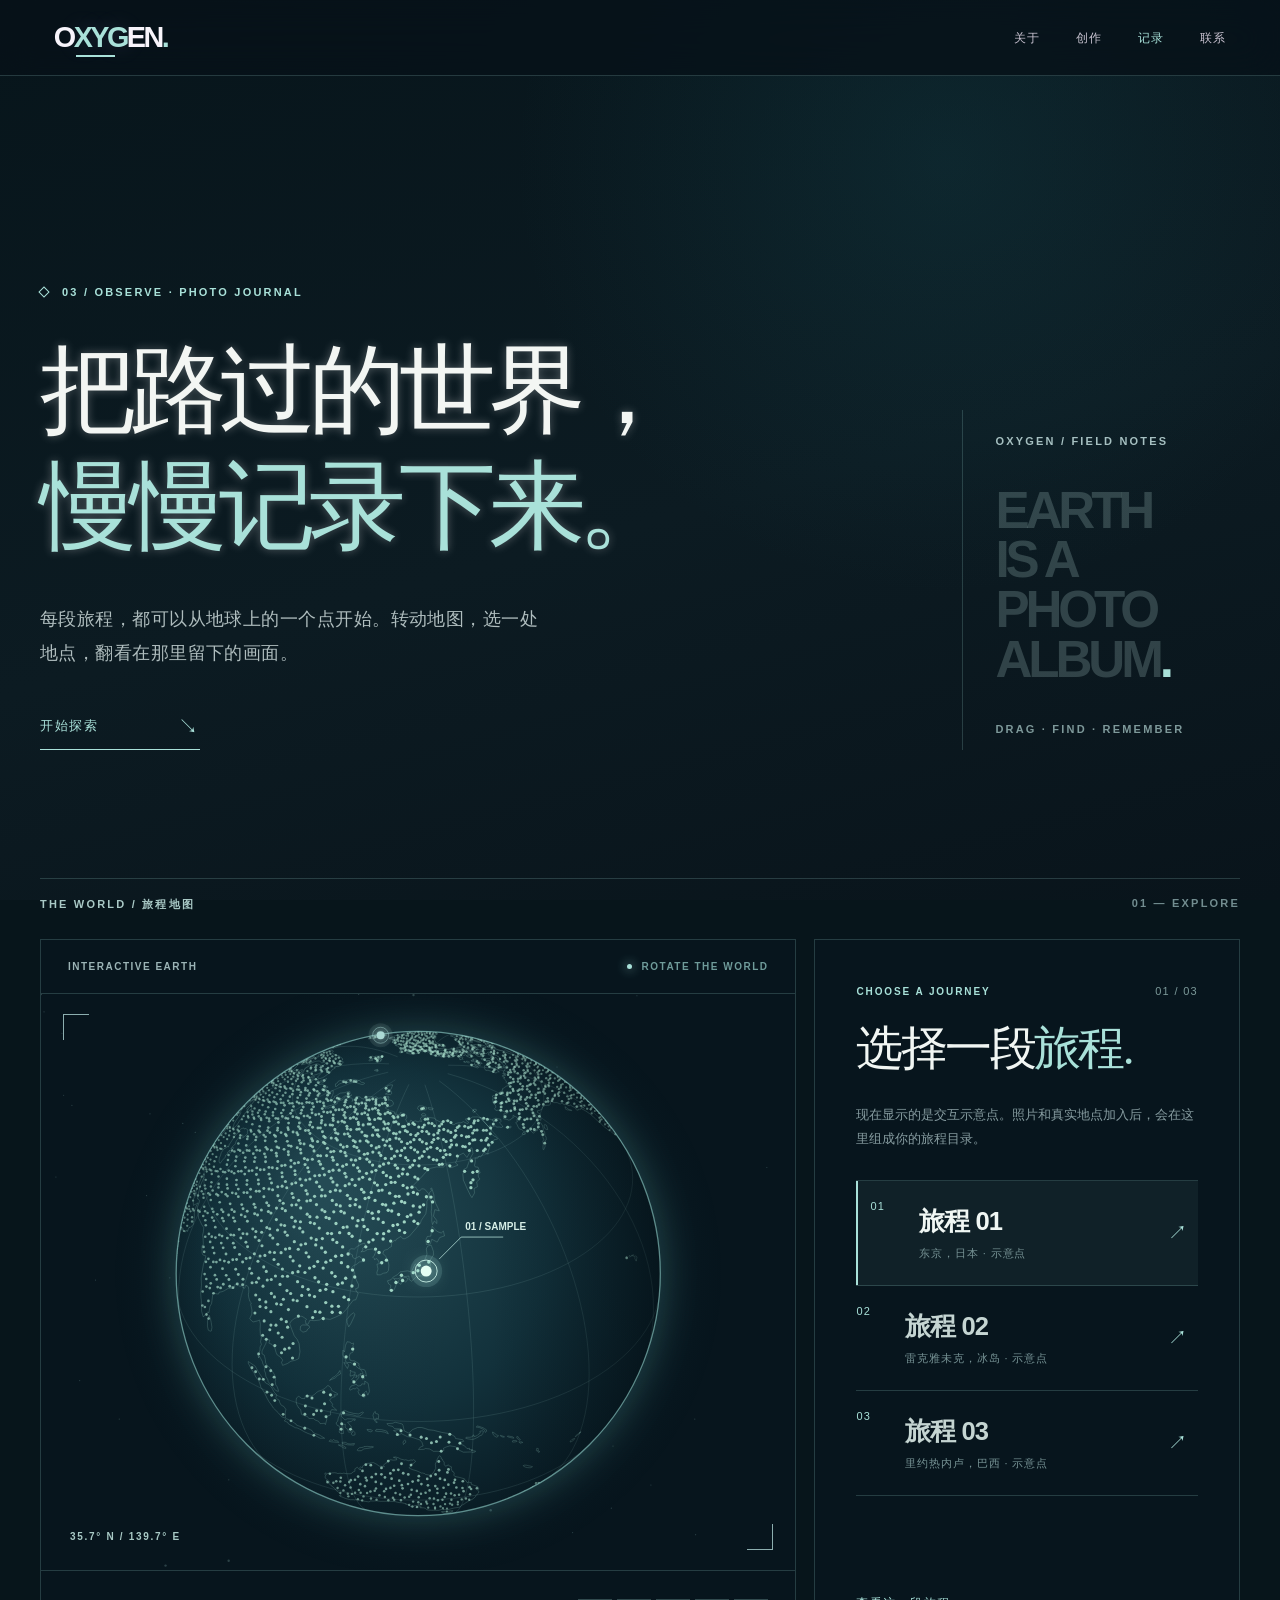
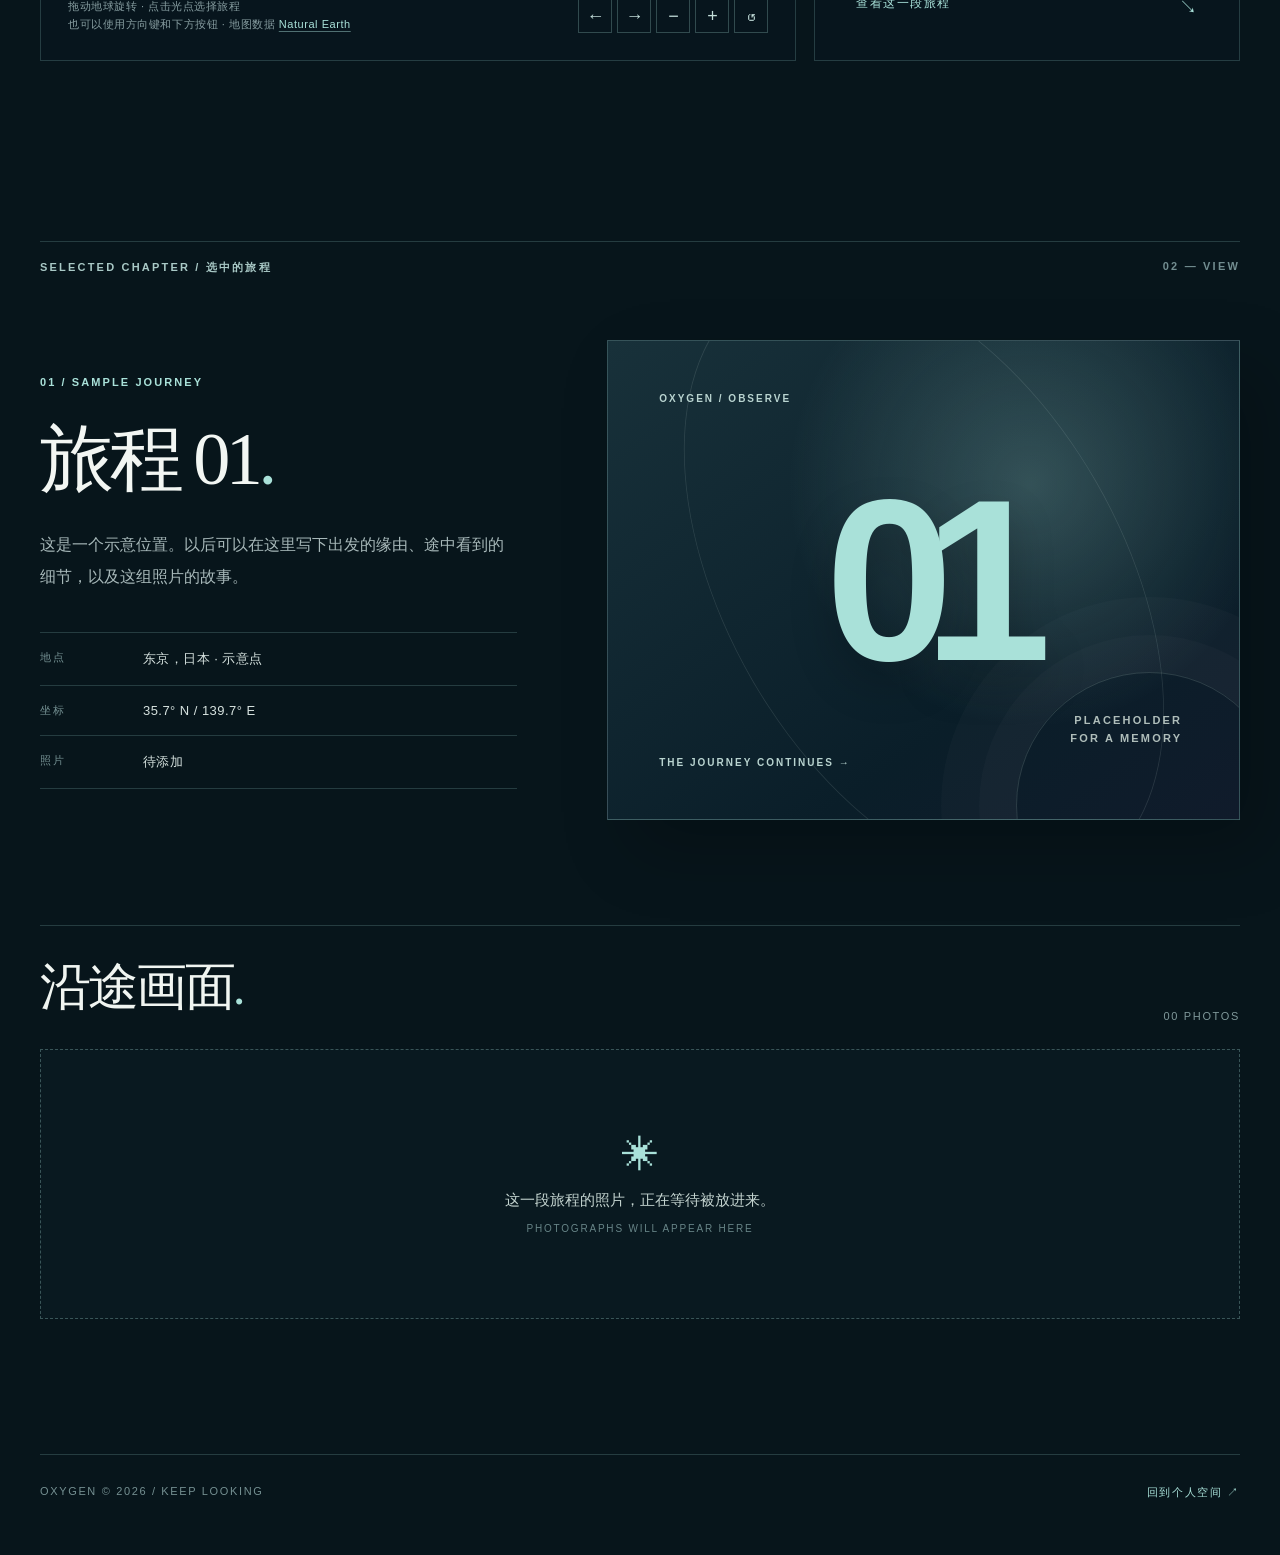
==== photo-journal.html @ 4d5ce8a8 "Add files via upload" ====
<!DOCTYPE html>
<html lang="zh-CN">
<head>
  <meta charset="UTF-8">
  <meta name="viewport" content="width=device-width, initial-scale=1.0">
  <meta name="theme-color" content="#07151b">
  <meta name="description" content="OXYGEN 的摄影记录：转动地球，按地点或旅程浏览沿途的照片与片段。">
  <title>记录 · 旅程地图｜OXYGEN</title>
  <link rel="stylesheet" href="styles.css">
  <link rel="stylesheet" href="site-refine.css">
  <link rel="stylesheet" href="photo-journal.css">
</head>
<body class="journal-body">
  <header class="header journal-header">
    <nav aria-label="主导航">
      <a class="logo brand-wordmark" href="index.html" aria-label="OXYGEN，返回首页"><span class="brand-name">O<span class="brand-code">XYG</span>EN<span class="brand-period">.</span></span></a>
      <ul><li><a href="index.html#about">关于</a></li><li><a href="index.html#portfolio">创作</a></li><li><a href="photo-journal.html" aria-current="page">记录</a></li><li><a href="index.html#contact">联系</a></li></ul>
      <a class="header-back" href="index.html#spaces">返回首页 ↗</a>
    </nav>
  </header>

  <main class="journal-page">
    <section class="journal-intro" aria-labelledby="journal-title">
      <div class="journal-intro-main">
        <p class="journal-overline"><span class="journal-overline-dot" aria-hidden="true"></span> 03 / OBSERVE · PHOTO JOURNAL</p>
        <h1 id="journal-title">把路过的世界，<br><em>慢慢记录下来。</em></h1>
        <p class="journal-lede">每段旅程，都可以从地球上的一个点开始。转动地图，选一处地点，翻看在那里留下的画面。</p>
        <a class="journal-jump" href="#explore">开始探索 <span aria-hidden="true">↘</span></a>
      </div>
      <div class="journal-intro-aside" aria-hidden="true"><span>OXYGEN / FIELD NOTES</span><strong>EARTH<br>IS A<br>PHOTO<br>ALBUM<span>.</span></strong><small>DRAG · FIND · REMEMBER</small></div>
    </section>

    <section class="journal-explorer" id="explore" aria-label="交互式旅程地图">
      <div class="journal-section-line"><span>THE WORLD / 旅程地图</span><span>01 — EXPLORE</span></div>
      <div class="journal-explorer-grid">
        <div class="journal-globe-panel">
          <div class="journal-globe-top"><span>INTERACTIVE EARTH</span><span class="journal-live"><i aria-hidden="true"></i> ROTATE THE WORLD</span></div>
          <div class="journal-globe-stage">
            <canvas id="journey-globe" tabindex="0" aria-label="可旋转的地球；拖动旋转，方向键移动，回车选择正面的示意地点"></canvas>
            <div class="journal-globe-corner journal-globe-corner-tl" aria-hidden="true"></div><div class="journal-globe-corner journal-globe-corner-br" aria-hidden="true"></div>
            <div class="journal-coordinate" id="journal-coordinate" aria-live="polite">35.7° N&nbsp; / &nbsp;139.7° E</div>
          </div>
          <div class="journal-globe-bottom"><p>拖动地球旋转 · 点击光点选择旅程<br>也可以使用方向键和下方按钮 · 地图数据 <a href="https://www.naturalearthdata.com/" target="_blank" rel="noopener noreferrer">Natural Earth</a></p><div class="journal-globe-controls" aria-label="地球控制"><button type="button" data-globe-control="left" aria-label="向左旋转">←</button><button type="button" data-globe-control="right" aria-label="向右旋转">→</button><button type="button" data-globe-control="zoom-out" aria-label="缩小地球">−</button><button type="button" data-globe-control="zoom-in" aria-label="放大地球">+</button><button type="button" data-globe-control="reset" aria-label="回到选中地点">↺</button></div></div>
        </div>

        <aside class="journal-journeys" aria-labelledby="journey-list-title">
          <div class="journal-journeys-head"><div><span>CHOOSE A JOURNEY</span><h2 id="journey-list-title">选择一段<span>旅程.</span></h2></div><small id="journey-count">00 / 00</small></div>
          <p class="journal-demo-note" id="journal-demo-note">现在显示的是交互示意点。照片和真实地点加入后，会在这里组成你的旅程目录。</p>
          <div class="journal-journey-list" id="journey-list"></div>
          <a class="journal-journeys-foot" href="#journey-story"><span>查看这一段旅程</span><span aria-hidden="true">↘</span></a>
        </aside>
      </div>
    </section>

    <section class="journal-story" id="journey-story" aria-labelledby="story-title">
      <div class="journal-section-line"><span>SELECTED CHAPTER / 选中的旅程</span><span>02 — VIEW</span></div>
      <div class="journal-story-grid">
        <div class="journal-story-copy"><span class="journal-story-index" id="story-index">01 / SAMPLE JOURNEY</span><h2 id="story-title">旅程 01<span>.</span></h2><p id="story-description">这是一个示意位置。以后可以在这里写下出发的缘由、途中看到的细节，以及这组照片的故事。</p><dl class="journal-story-meta"><div><dt>地点</dt><dd id="story-place">示意位置 · 东亚</dd></div><div><dt>坐标</dt><dd id="story-coordinates">35.7° N / 139.7° E</dd></div><div><dt>照片</dt><dd id="story-photo-count">待添加</dd></div></dl></div>
        <div class="journal-story-visual" id="story-visual" aria-hidden="true"><img class="journal-story-cover" id="story-cover" alt="" hidden><span>OXYGEN / OBSERVE</span><strong id="story-visual-number">01</strong><i>PLACEHOLDER<br>FOR A MEMORY</i><small>THE JOURNEY CONTINUES →</small></div>
      </div>
      <div class="journal-gallery-head"><h3>沿途画面<span>.</span></h3><span id="gallery-count">00 PHOTOS</span></div>
      <div class="journal-gallery" id="journal-gallery"><div class="journal-empty"><span aria-hidden="true">✳</span><p>这一段旅程的照片，正在等待被放进来。</p><small>PHOTOGRAPHS WILL APPEAR HERE</small></div></div>
    </section>

    <footer class="journal-footer"><span>OXYGEN © 2026 / KEEP LOOKING</span><a href="index.html#spaces">回到个人空间 ↗</a></footer>
  </main>

  <dialog class="journal-lightbox" id="journal-lightbox" aria-label="查看旅程照片"><button class="journal-lightbox-close" type="button" aria-label="关闭照片">×</button><button class="journal-lightbox-prev" type="button" aria-label="上一张照片">←</button><figure><img id="lightbox-image" alt=""><figcaption id="lightbox-caption"></figcaption></figure><button class="journal-lightbox-next" type="button" aria-label="下一张照片">→</button></dialog>
  <script src="natural-earth-land.js"></script>
  <script src="photo-journeys.js"></script>
  <script src="photo-journal.js"></script>
</body>
</html>
---- styles.css ----
* {
    margin: 0;
    padding: 0;
    box-sizing: border-box;
}

body {
    background-color: #000;
    color: #fff;
    font-family: 'Arial', sans-serif;
    min-height: 100vh;
    position: relative;
}

canvas {
    position: fixed;
    top: 0;
    left: 0;
    width: 100vw;
    height: 100vh;
    z-index: -1;
    pointer-events: none;
}

#circleCanvas { z-index: 0; }

.content {
    position: relative;
    z-index: 2;
    text-align: center;
    min-height: 100vh;
    display: flex;
    flex-direction: column;
    justify-content: center;
    align-items: center;
}

h1 {
    font-size: 3rem;
    font-weight: 300;
    letter-spacing: 0.5rem;
    color: rgba(255, 255, 255, 0.9);
    text-shadow: 0 0 10px rgba(255, 255, 255, 0.3);
}

.main-section {
    position: relative;
    z-index: 2;
    max-width: 1400px;
    margin: 0 auto;
    padding: 60px 20px 40px 20px;
}

.main-section section {
    margin-bottom: 120px;
    position: relative;
}

.main-section h2 {
    font-size: 2.5rem;
    margin-bottom: 40px;
    color: #a084e8;
    letter-spacing: 0.1em;
    text-align: center;
}

.main-section p, .main-section li {
    font-size: 1.1rem;
    line-height: 1.8;
    color: #e0e0e0;
}

.main-section ul {
    padding-left: 20px;
}

@media (max-width: 1024px) {
    .portfolio-grid {
        grid-template-columns: 1fr;
        max-width: 600px;
    }
}

@media (max-width: 768px) {
    .main-section {
        padding: 30px 15px;
    }
    
    .main-section section {
        margin-bottom: 60px;
    }
    
    .main-section h2 {
        font-size: 2rem;
        margin-bottom: 30px;
    }
    
    .portfolio-item {
        padding: 20px;
    }
    
    .portfolio-item h3 {
        font-size: 1.5rem;
    }
}

.header {
    position: fixed;
    top: 0;
    left: 0;
    width: 100%;
    background: rgba(0,0,0,0.8);
    z-index: 3;
    box-shadow: 0 2px 10px rgba(0,0,0,0.2);
    padding: 0 40px;
}

.header nav {
    display: flex;
    justify-content: space-between;
    align-items: center;
    max-width: 1400px;
    margin: 0 auto;
    height: 60px;
}

.header .logo {
    font-size: 1.5rem;
    color: #fff;
    text-decoration: none;
    font-weight: 300;
    letter-spacing: 0.1em;
    position: relative;
    padding-left: 15px;
}

.header .logo::before {
    content: '';
    position: absolute;
    left: 0;
    top: 50%;
    transform: translateY(-50%);
    width: 8px;
    height: 8px;
    background: #a084e8;
    border-radius: 50%;
    box-shadow: 0 0 10px #a084e8;
}

.header nav ul {
    display: flex;
    justify-content: flex-end;
    list-style: none;
    margin: 0;
    padding: 0;
}

.header nav ul li {
    margin: 0 20px;
}

.header nav ul li a {
    color: #fff;
    text-decoration: none;
    font-size: 1.1rem;
    transition: all 0.3s ease;
    position: relative;
    padding: 5px 0;
}

.header nav ul li a::after {
    content: '';
    position: absolute;
    bottom: 0;
    left: 0;
    width: 0;
    height: 2px;
    background: #a084e8;
    transition: width 0.3s ease;
}

.header nav ul li a:hover {
    color: #a084e8;
}

.header nav ul li a:hover::after {
    width: 100%;
}

@media (max-width: 768px) {
    .header {
        padding: 0 20px;
    }
    
    .header nav {
        flex-direction: column;
        height: auto;
        padding: 15px 0;
    }
    
    .header .logo {
        margin-bottom: 15px;
    }
    
    .header nav ul {
        flex-direction: column;
        align-items: center;
    }
    
    .header nav ul li {
        margin: 10px 0;
    }
}

.about {
    min-height: 100vh;
    display: flex;
    align-items: center;
    justify-content: center;
    padding: 60px 20px;
}

.about-content {
    display: flex;
    align-items: flex-start;
    max-width: 1200px;
    width: 100%;
    gap: 60px;
}

.about-text {
    flex: 1.5;
    padding-right: 40px;
}

.about-text h2 {
    font-size: 2.5rem;
    margin-bottom: 30px;
    color: #a084e8;
    letter-spacing: 0.1em;
}

.about-text p {
    font-size: 1.1rem;
    line-height: 1.8;
    color: #e0e0e0;
    margin-bottom: 20px;
}

.about-text ul {
    list-style: none;
    padding-left: 0;
    margin-bottom: 30px;
}

.about-text ul li {
    font-size: 1.1rem;
    line-height: 1.8;
    color: #e0e0e0;
    margin-bottom: 10px;
    padding-left: 20px;
    position: relative;
}

.about-text ul li:before {
    content: "•";
    color: #a084e8;
    position: absolute;
    left: 0;
}

.about-photo {
    flex: 1;
    display: flex;
    justify-content: center;
    align-items: center;
    padding-top: 200px;
    perspective: 1000px;
    min-height: 100%;
}

.photo-card {
    width: 380px;
    height: 380px;
    position: relative;
    transform-style: preserve-3d;
    transition: transform 0.8s cubic-bezier(0.4, 0, 0.2, 1);
    display: flex;
    flex-direction: column;
    align-items: center;
    justify-content: center;
}

.photo-card-inner {
    position: relative;
    width: 100%;
    height: 100%;
    transform-style: preserve-3d;
    transition: transform 0.8s cubic-bezier(0.4, 0, 0.2, 1);
}

.photo-card-front,
.photo-card-back {
    position: absolute;
    width: 100%;
    height: 100%;
    backface-visibility: hidden;
    border-radius: 50%;
    overflow: hidden;
    box-shadow: 0 0 20px rgba(0, 0, 0, 0.2);
    display: flex;
    align-items: center;
    justify-content: center;
    background: rgba(255, 255, 255, 0.1);
}

.photo-card-back {
    transform: rotateY(180deg);
}

.avatar-circle {
    width: 360px;
    height: 360px;
    border-radius: 50%;
    overflow: hidden;
    border: 5px solid rgba(160, 132, 232, 0.3);
    transition: all 0.3s ease;
    background: rgba(160, 132, 232, 0.06);
    display: flex;
    align-items: center;
    justify-content: center;
}

.avatar-circle img {
    width: 100%;
    height: 100%;
    object-fit: cover;
    transition: transform 0.3s ease;
}

.photo-card:hover .avatar-circle {
    border-color: rgba(160, 132, 232, 0.6);
}

.photo-card:hover .avatar-circle img {
    transform: scale(1.05);
}

.photo-card.flipped .photo-card-inner {
    transform: rotateY(180deg);
}

.avatar-signature {
    position: absolute;
    bottom: -250px;
    left: 50%;
    transform: translateX(-50%);
    text-align: center;
    font-size: 1.22rem;
    color: #fff;
    font-weight: bold;
    letter-spacing: 2px;
    background: rgba(160,132,232,0.18);
    border-radius: 12px;
    padding: 10px 18px;
    box-shadow: 0 2px 12px rgba(160,132,232,0.12);
    text-shadow: 0 2px 12px rgba(0,0,0,0.18);
    opacity: 0;
    transition: opacity 0.4s ease;
    pointer-events: none;
}

.photo-card.flipped .avatar-signature {
    opacity: 1;
}

@media (max-width: 900px) {
    .about-content {
        flex-direction: column;
        align-items: center;
    }
    .about-photo {
        padding-top: 20px;
    }
    .photo-card {
        width: 260px;
        height: 260px;
    }
    .avatar-circle {
        width: 220px;
        height: 220px;
    }
    .avatar-signature {
        bottom: -70px;
        font-size: 1rem;
        padding: 8px 15px;
    }
}

.portfolio {
    min-height: 100vh;
    display: flex;
    flex-direction: column;
    align-items: center;
    justify-content: center;
    padding: 60px 20px;
    position: relative;
}

.portfolio-grid {
    display: grid;
    grid-template-columns: repeat(2, 1fr);
    gap: 40px;
    max-width: 1400px;
    width: 100%;
    padding: 0 20px;
    transition: all 0.5s ease;
    margin-left: 160px;
}

.portfolio-item {
    background: rgba(255, 255, 255, 0.05);
    border-radius: 20px;
    padding: 30px;
    transition: all 0.4s cubic-bezier(0.4, 0, 0.2, 1);
    text-decoration: none;
    color: #fff;
    position: relative;
    overflow: hidden;
    backdrop-filter: blur(10px);
    border: 1px solid rgba(255, 255, 255, 0.1);
    min-height: 400px;
    display: flex;
    flex-direction: column;
    justify-content: flex-end;
    background-size: cover;
    background-position: center;
    background-repeat: no-repeat;
    transform-origin: center;
}

.portfolio-item::before {
    content: '';
    position: absolute;
    top: 0;
    left: 0;
    right: 0;
    bottom: 0;
    background: linear-gradient(to top, rgba(0, 0, 0, 0), rgba(0, 0, 0, 0));
    transition: all 0.4s cubic-bezier(0.4, 0, 0.2, 1);
}

.portfolio-item::after {
    content: '';
    position: absolute;
    top: 0;
    left: 0;
    right: 0;
    bottom: 0;
    background: linear-gradient(45deg, rgba(160, 132, 232, 0.1), transparent);
    opacity: 0;
    transition: all 0.4s cubic-bezier(0.4, 0, 0.2, 1);
}

.portfolio-item:hover {
    transform: scale(1.02);
    box-shadow: 0 15px 30px rgba(0, 0, 0, 0.3);
    border-color: rgba(160, 132, 232, 0.5);
}

.portfolio-item:hover::before {
    background: linear-gradient(to top, rgba(0, 0, 0, 0.75), rgba(0, 0, 0, 0.3));
}

.portfolio-item:hover::after {
    opacity: 1;
}

.portfolio-item h3,
.portfolio-item p {
    position: relative;
    z-index: 1;
    transition: all 0.4s cubic-bezier(0.4, 0, 0.2, 1);
}

.portfolio-item h3 {
    margin-bottom: 0;
    transform: translateY(0);
}

.portfolio-item p {
    opacity: 0;
    transform: translateY(20px);
    margin-top: 0;
    position: absolute;
    bottom: 30px;
}

.portfolio-item:hover h3 {
    transform: translateY(-40px);
    text-shadow: 0 2px 10px rgba(160, 132, 232, 0.3);
}

.portfolio-item:hover p {
    opacity: 1;
    transform: translateY(0);
}

.portfolio-item.active {
    transform: scale(1.02);
    border-color: rgba(160, 132, 232, 0.5);
}

.portfolio-item.active::before {
    background: linear-gradient(to top, rgba(0, 0, 0, 0.7), rgba(0, 0, 0, 0.3));
}

.portfolio-item.active::after {
    opacity: 1;
}

.portfolio-item.active h3 {
    transform: translateY(-40px);
    text-shadow: 0 2px 10px rgba(160, 132, 232, 0.3);
}

.portfolio-item.active p {
    opacity: 1;
    transform: translateY(0);
}

.portfolio-grid.expanded {
    grid-template-columns: repeat(2, 1fr);
    gap: 40px;
}

.portfolio-grid.expanded .portfolio-item {
    min-height: 400px;
}

.portfolio-grid.expanded .portfolio-item.active {
    grid-column: auto;
    grid-row: auto;
    min-height: 400px;
}

.portfolio-grid.expanded .portfolio-item:not(.active) {
    grid-column: auto;
    transform: none;
}

@media (max-width: 1024px) {
    .portfolio-grid {
        grid-template-columns: 1fr;
        max-width: 800px;
    }
    
    .portfolio-grid.expanded .portfolio-item.active {
        grid-column: 1;
        grid-row: auto;
        min-height: 600px;
    }
    
    .portfolio-grid.expanded .portfolio-item:not(.active) {
        grid-column: 1;
    }
}

.about-section-title {
    font-size: 1.3rem;
    color: #fff;
    background: #a084e8;
    display: inline-block;
    padding: 6px 22px 6px 14px;
    border-radius: 8px 0 16px 0;
    font-weight: bold;
    margin: 32px 0 18px 0;
    letter-spacing: 0.1em;
    box-shadow: 0 2px 12px rgba(160,132,232,0.08);
}

.about-info-grid {
    display: grid;
    grid-template-columns: max-content 1fr;
    gap: 12px 28px;
    background: rgba(255,255,255,0.10);
    backdrop-filter: blur(8px);
    border-radius: 16px;
    padding: 28px 32px 18px 32px;
    box-shadow: 0 4px 24px 0 rgba(160,132,232,0.10);
    margin-bottom: 24px;
    border: 1.5px solid rgba(160,132,232,0.18);
}

.about-info-label {
    color: #a084e8;
    font-weight: bold;
    font-size: 1.08rem;
    letter-spacing: 0.05em;
    text-align: right;
    padding-right: 8px;
    white-space: nowrap;
}

.about-info-value {
    color: #fff;
    font-size: 1.08rem;
    letter-spacing: 0.01em;
    padding-left: 8px;
    word-break: break-all;
}

.about-skills {
    display: flex;
    align-items: center;
    gap: 22px;
    margin: 18px 0 28px 0;
}

.skill-icon {
    width: 48px;
    height: 48px;
    border-radius: 12px;
    background: #181622;
    box-shadow: 0 2px 8px rgba(160,132,232,0.10);
    object-fit: cover;
    padding: 0;
    transition: transform 0.3s, box-shadow 0.3s;
    display: block;
}

.skill-icon:hover {
    transform: scale(1.13) rotate(-8deg);
    box-shadow: 0 4px 18px #a084e8;
}

.portfolio-title-vertical {
    position: absolute;
    left: -50px;
    top: 50%;
    transform: translateY(-50%);
    writing-mode: vertical-rl;
    text-orientation: mixed;
    font-size: 2.1rem;
    font-weight: bold;
    color: #a084e8;
    letter-spacing: 0.2em;
    background: rgba(255,255,255,0.13);
    backdrop-filter: blur(8px);
    border-radius: 20px;
    padding: 38px 16px 38px 16px;
    border: 2.5px solid rgba(160,132,232,0.45);
    z-index: 10;
    transition: box-shadow 0.3s;
    box-shadow: none;
}

.portfolio-grid {
    margin-left: 160px;
    transition: margin 0.3s;
}

@media (max-width: 900px) {
    .portfolio-title-vertical {
        position: static;
        transform: none;
        writing-mode: horizontal-tb;
        font-size: 1.3rem;
        padding: 10px 0;
        margin-bottom: 18px;
        display: block;
        text-align: left;
        background: rgba(255,255,255,0.13);
        border-radius: 12px;
        border: 1.5px solid rgba(160,132,232,0.25);
        box-shadow: none;
        backdrop-filter: blur(6px);
    }
    .portfolio-grid {
        margin-left: 0;
    }
}

.avatar-signature {
    margin-top: 18px;
    text-align: center;
    font-size: 1.18rem;
    color: #7c5fd4;
    font-weight: 500;
    letter-spacing: 1px;
    text-shadow: 0 2px 8px rgba(160,132,232,0.08);
    transition: opacity 0.4s;
}

.avatar-signature-back {
    margin-top: 18px;
    text-align: center;
    font-size: 1.22rem;
    color: #fff;
    font-weight: bold;
    letter-spacing: 2px;
    background: rgba(160,132,232,0.18);
    border-radius: 12px;
    padding: 10px 18px;
    box-shadow: 0 2px 12px rgba(160,132,232,0.12);
    text-shadow: 0 2px 12px rgba(0,0,0,0.18);
    transition: opacity 0.4s;
}

.photo-card-front .avatar-signature {
    opacity: 1;
}

.photo-card.flipped .photo-card-front .avatar-signature {
    opacity: 0;
}

.photo-card-back .avatar-signature-back {
    opacity: 0;
}

.photo-card.flipped .photo-card-back .avatar-signature-back {
    opacity: 1;
}

.self-eval-card {
    width: 100%;
    height: 300px;
    perspective: 1000px;
    margin: 20px 0;
}

.self-eval-card-inner {
    position: relative;
    width: 100%;
    height: 100%;
    transform-style: preserve-3d;
    transition: transform 0.8s cubic-bezier(0.4, 0, 0.2, 1);
}

.self-eval-card-front,
.self-eval-card-back {
    position: absolute;
    width: 100%;
    height: 100%;
    backface-visibility: hidden;
    border-radius: 20px;
    padding: 30px;
    box-shadow: 0 0 20px rgba(0, 0, 0, 0.1);
    display: flex;
    align-items: center;
    justify-content: center;
    background: rgba(255, 255, 255, 0.1);
    backdrop-filter: blur(10px);
    border: 1px solid rgba(160, 132, 232, 0.2);
}

.self-eval-card-back {
    transform: rotateY(180deg);
}

.question-mark {
    font-size: 8rem;
    color: rgba(160, 132, 232, 0.6);
    animation: pulse 2s infinite;
}

.self-eval-content {
    color: #fff;
    font-size: 1.1rem;
    line-height: 1.8;
    text-align: justify;
}

.self-eval-content p {
    margin-bottom: 15px;
}

.self-eval-card:hover .self-eval-card-inner {
    transform: rotateY(180deg);
}

@keyframes pulse {
    0% {
        transform: scale(1);
        opacity: 0.6;
    }
    50% {
        transform: scale(1.1);
        opacity: 0.8;
    }
    100% {
        transform: scale(1);
        opacity: 0.6;
    }
}

@media (max-width: 900px) {
    .self-eval-card {
        height: 400px;
    }
    .self-eval-content {
        font-size: 1rem;
    }
    .question-mark {
        font-size: 6rem;
    }
}

.portfolio-bg {
    position: absolute;
    top: 0;
    left: 0;
    width: 100%;
    height: 100%;
    object-fit: cover;
    z-index: 0;
    transition: filter 0.4s cubic-bezier(0.4, 0, 0.2, 1);
}

.portfolio-item:hover .portfolio-bg {
    filter: brightness(0.3);
} 



/* ==================================
   ABOUT ME V2 — Editorial Portfolio
   ================================== */

   .about-v2 {
    min-height: 100vh;
    padding: 120px 6%;
    display: flex;
    align-items: center;
    overflow: hidden;
  }
  
  .about-v2 .about-content {
    width: 100%;
    max-width: 1320px;
    margin: 0 auto;
    display: grid;
    grid-template-columns: minmax(0, 1.2fr) minmax(0, 0.8fr);
    align-items: center;
    gap: clamp(40px, 7vw, 110px);
  }
  
  .about-v2 .about-text {
    padding: 0;
    min-width: 0;
  }
  
  /* 顶部小标题 */
  .about-eyebrow {
    display: flex;
    align-items: center;
    gap: 12px;
    color: #a084e8;
    font-size: 12px;
    font-weight: 600;
    letter-spacing: 0.2em;
    margin-bottom: 32px;
  }
  
  .about-dot {
    width: 7px;
    height: 7px;
    background: #a084e8;
    border-radius: 50%;
    box-shadow: 0 0 14px rgba(160,132,232,.6);
  }
  
  /* 大标题 */
  .about-v2 .about-name {
    font-size: clamp(48px, 5.5vw, 86px);
    line-height: 1.12;
    letter-spacing: -0.055em;
    font-weight: 600;
    color: #fff;
    margin: 0 0 22px;
  }
  
  .about-name span {
    color: #a084e8;
  }
  
  /* 职业定位 */
  .about-v2 .about-role {
    font-size: clamp(14px, 1.5vw, 19px);
    font-weight: 500;
    color: #e8e5ef;
    letter-spacing: .025em;
    margin-bottom: 28px;
  }
  
  .about-role span {
    color: #a084e8;
    padding: 0 8px;
  }
  
  /* 介绍正文 */
  .about-v2 .about-description {
    max-width: 530px;
    font-size: 15px;
    line-height: 2.05;
    color: #a8a5b4;
    letter-spacing: .025em;
    margin-bottom: 36px;
  }
  
  .about-divider {
    height: 1px;
    width: 100%;
    background: linear-gradient(
      90deg,
      rgba(160,132,232,.5),
      rgba(255,255,255,.06)
    );
    margin-bottom: 34px;
  }
  
  /* 内容模块 */
  .about-block {
    margin-bottom: 34px;
  }
  
  .about-block-heading {
    display: flex;
    align-items: baseline;
    gap: 16px;
    margin-bottom: 18px;
  }
  
  .about-block-heading span {
    color: #a084e8;
    font-size: 12px;
    letter-spacing: .1em;
  }
  
  .about-block-heading h3 {
    font-size: 18px;
    font-weight: 500;
    color: #fff;
    letter-spacing: .025em;
    margin: 0;
  }
  
  /* 教育背景 */
  .about-education {
    display: flex;
    align-items: center;
    justify-content: space-between;
    gap: 20px;
    padding-left: 32px;
  }
  
  .about-education h4 {
    font-size: 16px;
    color: #f2eff8;
    font-weight: 500;
    margin: 0 0 7px;
  }
  
  .about-v2 .about-education p {
    font-size: 13px;
    color: #8f8a9d;
    margin: 0;
  }
  
  .education-type {
    font-size: 10px;
    color: #a084e8;
    border: 1px solid rgba(160,132,232,.3);
    border-radius: 30px;
    padding: 7px 12px;
    letter-spacing: .12em;
  }
  
  /* 技能图标 */
  .about-v2 .about-skills {
    display: flex;
    flex-wrap: wrap;
    gap: 20px;
    margin: 0;
    padding-left: 32px;
  }
  
  .about-skill {
    display: flex;
    flex-direction: column;
    align-items: center;
    gap: 9px;
  }
  
  .about-skill img {
    width: 46px;
    height: 46px;
    object-fit: cover;
    border-radius: 12px;
    background: #24212f;
    border: 1px solid rgba(255,255,255,.08);
    transition: transform .3s ease, border-color .3s ease;
  }
  
  .about-skill:hover img {
    transform: translateY(-5px);
    border-color: #a084e8;
  }
  
  .about-skill span {
    font-size: 10px;
    color: #9691a4;
  }
  
  /* 查看作品按钮 */
  .about-cta {
    display: inline-flex;
    align-items: center;
    gap: 28px;
    margin-top: 8px;
    padding: 14px 0;
    color: #f3f0f8;
    text-decoration: none;
    font-size: 13px;
    font-weight: 500;
    letter-spacing: .08em;
    border-bottom: 1px solid #a084e8;
    transition: color .3s ease;
  }
  
  .about-cta span {
    color: #a084e8;
    font-size: 22px;
    transition: transform .3s ease;
  }
  
  .about-cta:hover {
    color: #a084e8;
  }
  
  .about-cta:hover span {
    transform: translate(4px, -4px);
  }
  
  /* 右侧肖像区域 */
  .about-v2 .about-photo {
    padding: 0;
    min-height: 0;
    width: 100%;
    display: flex;
    justify-content: center;
    align-items: center;
  }
  
  .about-portrait-wrap {
    width: 100%;
    max-width: 450px;
    padding: 22px;
    border: 1px solid rgba(160,132,232,.22);
    border-radius: 22px;
    background: rgba(255,255,255,.025);
    display: flex;
    flex-direction: column;
    align-items: center;
    gap: 26px;
  }
  
  .about-portrait-top,
  .about-portrait-bottom {
    width: 100%;
    display: flex;
    justify-content: space-between;
    align-items: center;
    gap: 12px;
    font-size: 10px;
    letter-spacing: .13em;
    color: #9e97af;
  }
  
  .about-portrait-bottom span:last-child {
    color: #a084e8;
    font-size: 24px;
  }
  
  /* 覆盖原来的头像尺寸 */
  .about-v2 .photo-card {
    width: min(100%, 350px);
    height: auto;
    aspect-ratio: 1;
    min-width: 0;
    flex: none;
  }
  
  .about-v2 .photo-card-inner {
    width: 100%;
    height: 100%;
  }
  
  .about-v2 .avatar-circle {
    width: 100%;
    height: 100%;
    border: 2px solid rgba(160,132,232,.35);
  }
  
  .about-v2 .avatar-circle img {
    width: 100%;
    height: 100%;
    object-fit: cover;
  }
  
  /* 隐藏旧头像签名 */
  .about-v2 .avatar-signature {
    display: none;
  }
  
  /* 平板与手机 */
  @media (max-width: 900px) {
    .about-v2 {
      padding: 90px 24px;
    }
  
    .about-v2 .about-content {
      grid-template-columns: 1fr;
      gap: 55px;
    }
  
    .about-v2 .about-photo {
      padding: 0;
      order: -1;
    }
  
    .about-portrait-wrap {
      max-width: 340px;
    }
  
    .about-v2 .photo-card {
      width: min(100%, 250px);
    }
  
    .about-v2 .about-name {
      font-size: clamp(42px, 9vw, 64px);
    }
  }
  
  @media (max-width: 480px) {
    .about-v2 {
      padding: 70px 20px;
    }
  
    .about-v2 .about-skills {
      gap: 15px;
      padding-left: 0;
    }
  
    .about-education {
      padding-left: 0;
    }
  
    .about-v2 .about-name {
      font-size: 43px;
    }
  
    .about-portrait-wrap {
      padding: 16px;
    }
  }
---- site-refine.css ----
/* Shared identity and editorial rhythm across the personal site. */
:root { --site-accent:#d9bafb; --site-line:rgba(228,211,248,.22); }
body { font-family:Arial,"PingFang SC","Microsoft YaHei",sans-serif; }

.header { height:76px; padding-inline:clamp(20px,4.2vw,72px); border-bottom:1px solid var(--site-line); box-shadow:none; backdrop-filter:blur(18px); -webkit-backdrop-filter:blur(18px); }
.header nav { display:flex; flex-direction:row; align-items:center; justify-content:space-between; gap:30px; width:100%; max-width:1440px; height:100%; padding:0; margin-inline:auto; }
.header nav ul { display:flex; flex-direction:row; align-items:center; gap:clamp(18px,2.8vw,42px); padding:0; margin:0; }
.header nav ul li { margin:0; }
.header nav ul li a { color:#c9c3d1; font-size:12px; font-weight:500; letter-spacing:.09em; white-space:nowrap; }
.header nav ul li a::after { height:1px; }
.header .logo.brand-wordmark { display:inline-flex; flex:none; align-items:center; margin:0; padding:0; color:#f8f5fb; font:900 clamp(24px,2.25vw,30px)/1 Arial,Helvetica,sans-serif; letter-spacing:-.088em; white-space:nowrap; text-decoration:none; }
.header .logo.brand-wordmark::before { display:none; }
.brand-name { display:inline-block; transition:letter-spacing .35s ease; }
.brand-code { position:relative; color:var(--site-accent); text-shadow:0 0 22px rgba(208,168,248,.19); transition:color .3s ease,text-shadow .3s ease; }
.brand-code::after { content:""; position:absolute; left:2px; right:1px; bottom:-4px; height:2px; background:currentColor; transform:scaleX(.78); transform-origin:left; transition:transform .35s ease; }
.brand-period { color:var(--site-accent); }
.brand-wordmark:hover .brand-name { letter-spacing:-.055em; }
.brand-wordmark:hover .brand-code { color:#f2dfff; text-shadow:0 0 19px rgba(213,181,250,.55); }
.brand-wordmark:hover .brand-code::after { transform:scaleX(1); }
.header-back { display:none; }
.header a:focus-visible { outline:2px solid var(--site-accent); outline-offset:6px; }

.home-body .header { height:78px; }
.home-body .header.is-scrolled { height:68px; }
.home-body .hero-topline .hero-brand { display:inline-block; font-size:12px; font-weight:800; letter-spacing:.12em; color:#f0e8f6; white-space:nowrap; }
.home-body .hero-brand .hero-spark { display:inline-block; margin-right:12px; vertical-align:middle; }
.home-body .hero-brand>span:not(.hero-spark) { color:var(--site-accent); }
.home-body .hero-brand i { margin-left:13px; color:#9d94ab; font-size:10px; font-style:normal; font-weight:500; letter-spacing:.2em; }
.home-body .hero-topline { padding-top:38px; }
.home-body .hero-main { max-width:1100px; }
.home-body .hero-pretitle { line-height:1.65; }
.home-body .hero h1 { max-width:100%; }
.home-body .main-section #spaces.space-index { max-width:1400px; margin:0 auto 110px; }
.home-body .space-grid { gap:16px; }
.home-body .space-card { min-height:380px; }
.home-body .main-section #about.about-v2 { margin-bottom:100px; }
.home-body .main-section .album-section { margin-bottom:100px; }
.home-body .album-header,.home-body .album-controls,.home-body .album-now-playing,.home-body .graphic-gateway { width:min(100% - 40px,1200px); }
.home-body .album-header { align-items:end; }
.home-body .album-intro { max-width:345px; }

.qn-body { --site-accent:#bea5ff; }
.zl-body { --site-accent:#f3b995; }
.zn-body { --site-accent:#d4f28f; }
.gd-body { --site-accent:#dabaf5; }
.legacy-project-body { --site-accent:#cdb3f6; }
.qn-hero,.zl-hero,.zn-hero,.gd-hero { max-width:1440px; }
.qn-section,.zl-section,.zn-section,.gd-catalog { max-width:1360px; padding-block:clamp(92px,10vw,148px); }
.qn-section h2,.qn-end h2,.zl-section h2,.zl-finale h2,.zn-section h2,.zn-finale h2,.gd-catalog-head h2 { font-size:clamp(42px,5.1vw,74px); line-height:1.2; letter-spacing:-.045em; overflow-wrap:break-word; }
.qn-section-heading,.zl-heading,.zn-section-head { grid-template-columns:minmax(135px,.78fr) minmax(0,2.8fr); gap:clamp(22px,4vw,60px); }
.qn-hero-copy,.zl-hero-copy,.zn-hero-copy,.gd-hero-copy { min-width:0; }
.qn-hero h1,.zl-hero h1,.zn-hero h1 { line-height:1; }
.qn-hero-summary,.zl-hero-intro,.zn-hero-desc { max-width:56ch; }
.project-film h2 { overflow-wrap:break-word; }
.gd-hero-body { gap:clamp(30px,5vw,72px); }
.gd-category { min-width:0; }

.legacy-project-body .main-section { max-width:none; padding:0; }
.legacy-project-body .main-section > .portfolio-detail { margin-bottom:0; }
.legacy-project-body .portfolio-detail { max-width:1280px; padding:clamp(138px,12vw,180px) clamp(24px,6vw,84px) 125px; }
.legacy-project-body .portfolio-header { margin-bottom:64px; padding:0 0 44px; border-bottom:1px solid var(--site-line); text-align:left; }
.legacy-project-body .portfolio-header::before { content:"SELECTED PROJECT / OXYGEN"; display:block; margin-bottom:30px; color:var(--site-accent); font-size:11px; font-weight:700; letter-spacing:.2em; }
.legacy-project-body .portfolio-header h1 { max-width:18ch; margin:0 0 24px; color:#f7f4fb; font-size:clamp(40px,5.3vw,76px); font-weight:700; line-height:1.17; letter-spacing:-.05em; text-wrap:balance; overflow-wrap:break-word; }
.legacy-project-body .portfolio-subtitle { max-width:650px; color:#bcb4c9; font-size:17px; line-height:1.75; }
.legacy-project-body .portfolio-meta { justify-content:flex-start; flex-wrap:wrap; gap:12px 30px; color:var(--site-accent); font-size:12px; }
.legacy-project-body .project-overview,.legacy-project-body .project-showcase { margin:0 0 82px; padding:36px 0 0; background:none; border:0; border-top:1px solid var(--site-line); border-radius:0; backdrop-filter:none; }
.legacy-project-body .project-overview h2,.legacy-project-body .project-details h2,.legacy-project-body .project-process h2 { margin:0 0 28px; padding:0; color:#f6f2fb; font-size:clamp(28px,3.3vw,43px); font-weight:600; line-height:1.25; letter-spacing:-.035em; text-align:left; }
.legacy-project-body .project-overview h2::before { display:none; }
.legacy-project-body .project-overview p,.legacy-project-body .overview-card p { max-width:76ch; margin-bottom:28px; color:#c6bfce; font-size:clamp(15px,1.35vw,18px); line-height:1.9; }
.legacy-project-body .overview-card { margin:0; padding:0; background:none; border:0; border-radius:0; box-shadow:none; backdrop-filter:none; }
.legacy-project-body .overview-card:hover { transform:none; box-shadow:none; }
.legacy-project-body .challenge-cards,.legacy-project-body .features-grid,.legacy-project-body .system-cards,.legacy-project-body .core-features,.legacy-project-body .process-steps { gap:14px; margin-block:32px; }
.legacy-project-body :is(.challenge-card,.feature-card,.system-card,.core-card,.step,.project-details li) { min-width:0; padding:clamp(24px,3vw,36px); background:rgba(25,22,34,.72); border:1px solid var(--site-line); border-radius:3px; box-shadow:none; text-align:left; }
.legacy-project-body :is(.challenge-card,.feature-card,.system-card,.core-card,.step):hover { background:rgba(48,38,64,.75); transform:translateY(-4px); }
.legacy-project-body .main-showcase,.legacy-project-body .detail-item { border-radius:3px; }
.legacy-project-body .project-details,.legacy-project-body .project-process { margin:0 0 82px; padding-top:36px; border-top:1px solid var(--site-line); }
.legacy-project-body .portfolio-navigation { margin-top:80px; padding-top:30px; border-top:1px solid var(--site-line); text-align:left; }
.legacy-project-body .back-button { padding:0 0 11px; background:none; border:0; border-bottom:1px solid var(--site-accent); border-radius:0; box-shadow:none; color:var(--site-accent); }

@media (max-width:900px) {
  .qn-section-heading,.zl-heading,.zn-section-head { grid-template-columns:1fr; gap:18px; }
  .qn-section h2,.qn-end h2,.zl-section h2,.zl-finale h2,.zn-section h2,.zn-finale h2 { font-size:clamp(39px,7.5vw,64px); }
  .gd-hero h1 { white-space:normal; }
  .legacy-project-body .challenge-cards { grid-template-columns:repeat(2,minmax(0,1fr)); }
}
@media (max-width:700px) {
  body:not(.home-body) .header { height:64px; padding-inline:20px; }
  body:not(.home-body) .header nav { flex-direction:row; height:100%; padding:0; gap:12px; }
  body:not(.home-body) .header nav ul { display:none; }
  .header .logo.brand-wordmark { font-size:23px; }
  body:not(.home-body) .header .header-back { display:inline-flex; align-items:center; margin-left:auto; padding:9px 0; color:var(--site-accent); font-size:12px; letter-spacing:.08em; text-decoration:none; white-space:nowrap; }
  .home-body .header,.home-body .header.is-scrolled { height:66px; }
  .home-body .header nav { gap:12px; }
  .home-body .header nav ul { flex-direction:column; align-items:stretch; gap:0; }
  .home-body .hero-topline .hero-brand { font-size:10px; }
  .home-body .hero-brand i { margin-left:7px; font-size:8px; }
  .home-body .main-section #spaces.space-index { margin-bottom:72px; }
  .home-body .space-card { min-height:310px; }
  .home-body .main-section #about.about-v2,.home-body .main-section .album-section { margin-bottom:75px; }
  .home-body .album-header,.home-body .album-controls,.home-body .album-now-playing,.home-body .graphic-gateway { width:calc(100% - 40px); }
  .qn-section,.zl-section,.zn-section,.gd-catalog { padding-block:82px; }
  .qn-hero,.zl-hero,.zn-hero,.gd-hero { padding-top:94px; }
  .qn-section h2,.qn-end h2,.zl-section h2,.zl-finale h2,.zn-section h2,.zn-finale h2,.gd-catalog-head h2 { font-size:clamp(36px,8vw,52px); line-height:1.24; }
  .gd-hero h1 { font-size:clamp(52px,12.5vw,90px); }
  .gd-hero-body { grid-template-columns:1fr; gap:0; }
  .gd-hero-intro { margin-top:28px; }
  .legacy-project-body .portfolio-detail { padding:110px 22px 85px; }
  .legacy-project-body .portfolio-header { margin-bottom:45px; padding-bottom:32px; }
  .legacy-project-body .portfolio-header h1 { font-size:clamp(38px,9.5vw,57px); }
  .legacy-project-body .project-overview,.legacy-project-body .project-showcase,.legacy-project-body .project-details,.legacy-project-body .project-process { margin-bottom:62px; }
  .legacy-project-body .challenge-cards,.legacy-project-body .features-grid,.legacy-project-body .system-cards,.legacy-project-body .core-features,.legacy-project-body .process-steps { grid-template-columns:1fr; }
}
@media (max-width:400px) {
  .home-body .hero-brand i { display:none; }
  .header .logo.brand-wordmark { font-size:21px; }
  .gd-hero-art { max-width:100%; }
}
@media (prefers-reduced-motion:reduce) {
  .brand-name,.brand-code,.brand-code::after { transition:none; }
}
---- photo-journal.css ----
:root{--journal-ink:#f1f6f3;--journal-muted:#9eafb1;--journal-line:rgba(162,220,215,.2)}
html{scroll-behavior:smooth}
.journal-body{--site-accent:#a9e1d9;--site-line:var(--journal-line);overflow-x:hidden;background:#07151b;color:var(--journal-ink)}
.journal-body::before{content:"";position:fixed;inset:0;z-index:0;pointer-events:none;background:radial-gradient(circle at 74% 18%,rgba(32,110,121,.17),transparent 36%),linear-gradient(165deg,#07151b,#0c1b22 56%,#09141b)}
.journal-header{background:rgba(7,18,25,.82);z-index:20}
.journal-header nav ul li a[aria-current=page]{color:var(--site-accent)}
.journal-page{position:relative;z-index:1}
.journal-intro,.journal-explorer,.journal-story,.journal-footer{width:min(100% - 80px,1360px);margin-inline:auto}
.journal-intro{display:grid;grid-template-columns:minmax(0,1.5fr) minmax(220px,.5fr);gap:clamp(35px,7vw,110px);align-items:end;min-height:min(850px,100svh);padding:150px 0 100px}
.journal-overline,.journal-section-line,.journal-intro-aside>span,.journal-intro-aside small{font-size:11px;font-weight:700;letter-spacing:.2em}
.journal-overline{display:flex;align-items:center;gap:14px;margin-bottom:35px;color:var(--site-accent)}
.journal-overline-dot{display:block;width:8px;height:8px;border:1px solid currentColor;transform:rotate(45deg)}
.journal-intro h1{max-width:13ch;margin:0;color:#f3f6f3;font-family:Georgia,'Songti SC',serif;font-size:clamp(64px,7.6vw,122px);font-weight:400;line-height:1.19;letter-spacing:-.075em;text-wrap:balance}
.journal-intro h1 em{color:#a9e1d9;font-style:normal}
.journal-lede{max-width:510px;margin:37px 0 0;color:#afbdbe;font-size:clamp(15px,1.4vw,18px);line-height:1.9;letter-spacing:.025em}
.journal-jump{display:inline-flex;align-items:center;justify-content:space-between;gap:80px;margin-top:46px;padding:0 0 13px;border-bottom:1px solid var(--site-accent);color:var(--site-accent);font-size:13px;letter-spacing:.12em;text-decoration:none;transition:gap .3s}
.journal-jump:hover{gap:100px}
.journal-jump span{font-size:20px;line-height:1}
.journal-intro-aside{display:flex;flex-direction:column;justify-content:space-between;min-height:340px;padding:25px 0 15px 32px;border-left:1px solid var(--journal-line);color:#a6c0c1}
.journal-intro-aside strong{display:block;color:rgba(186,224,219,.22);font:800 clamp(34px,4vw,62px)/.97 Arial,sans-serif;letter-spacing:-.08em}
.journal-intro-aside strong span{color:#a9e1d9}
.journal-intro-aside small{color:#7e999a}
.journal-section-line{display:flex;justify-content:space-between;gap:20px;padding:18px 0 27px;border-top:1px solid var(--journal-line);color:#a9c9c6}
.journal-section-line span:last-child{color:#728d90}
.journal-explorer{padding:28px 0 130px;scroll-margin-top:80px}
.journal-explorer-grid{display:grid;grid-template-columns:minmax(0,1.28fr) minmax(320px,.72fr);gap:18px}
.journal-globe-panel,.journal-journeys{min-width:0;border:1px solid var(--journal-line);background:rgba(8,23,31,.68)}
.journal-globe-panel{display:flex;flex-direction:column;overflow:hidden}
.journal-globe-top,.journal-globe-bottom{display:flex;align-items:center;justify-content:space-between;gap:15px;padding:21px 27px;color:#9cb4b6;font-size:10px;font-weight:700;letter-spacing:.15em}
.journal-globe-top{border-bottom:1px solid var(--journal-line)}
.journal-live{display:inline-flex;align-items:center;gap:10px;color:#6f9b9a}
.journal-live i{width:5px;height:5px;border-radius:50%;background:#a9e1d9;box-shadow:0 0 11px #a9e1d9}
.journal-globe-stage{position:relative;display:grid;place-items:center;min-height:clamp(420px,45vw,640px);overflow:hidden;background:radial-gradient(circle at 50% 49%,rgba(40,99,108,.13),transparent 60%)}
#journey-globe{position:relative;top:auto;left:auto;z-index:1;display:block;width:100%;height:100%;min-height:clamp(420px,45vw,640px);pointer-events:auto;cursor:grab;touch-action:none;outline:none}
#journey-globe:active{cursor:grabbing}
#journey-globe:focus-visible{outline:2px solid var(--site-accent);outline-offset:-5px}
.journal-globe-corner{position:absolute;z-index:2;width:26px;height:26px;pointer-events:none}
.journal-globe-corner-tl{top:20px;left:22px;border-top:1px solid #8caeaf;border-left:1px solid #8caeaf}
.journal-globe-corner-br{right:22px;bottom:20px;border-right:1px solid #8caeaf;border-bottom:1px solid #8caeaf}
.journal-coordinate{position:absolute;z-index:2;bottom:28px;left:29px;color:#a8c9c5;font-size:10px;font-weight:700;letter-spacing:.17em;pointer-events:none}
.journal-globe-bottom{min-height:90px;border-top:1px solid var(--journal-line)}
.journal-globe-bottom p{color:#879da0;font-size:11px;font-weight:400;line-height:1.6;letter-spacing:.05em}
.journal-globe-bottom p a{color:#a9e1d9;text-decoration-color:rgba(169,225,217,.45);text-underline-offset:3px}
.journal-globe-bottom p a:hover{color:#e5fff4;text-decoration-color:currentColor}
.journal-globe-controls{display:flex;gap:5px}
.journal-globe-controls button{display:grid;place-items:center;width:34px;height:34px;border:1px solid rgba(169,225,217,.26);background:transparent;color:#c3ddd9;font:18px/1 Arial,sans-serif;cursor:pointer;transition:background .2s,color .2s,border-color .2s}
.journal-globe-controls button:hover{background:#a9e1d9;border-color:#a9e1d9;color:#07151b}
.journal-globe-controls button:focus-visible{outline:2px solid var(--site-accent);outline-offset:3px}
.journal-journeys{display:flex;flex-direction:column;padding:clamp(24px,3.2vw,44px)}
.journal-journeys-head{display:flex;justify-content:space-between;gap:15px;align-items:start}
.journal-journeys-head>div>span{color:var(--site-accent);font-size:10px;font-weight:700;letter-spacing:.19em}
.journal-journeys h2{margin:20px 0 0;color:#f1f6f3;font-family:Georgia,'Songti SC',serif;font-size:clamp(34px,3.7vw,55px);font-weight:400;line-height:1.25;letter-spacing:-.055em}
.journal-journeys h2 span{color:var(--site-accent)}
.journal-journeys-head small{padding-top:4px;color:#7c9999;font-size:11px;letter-spacing:.12em;white-space:nowrap}
.journal-demo-note{max-width:370px;margin:25px 0 30px;color:#879ca0;font-size:13px;line-height:1.8}
.journal-journey-list{display:grid;border-top:1px solid var(--journal-line)}
.journal-journey{display:grid;grid-template-columns:34px minmax(0,1fr) 30px;gap:15px;align-items:center;min-height:105px;padding:15px 0;border:0;border-bottom:1px solid var(--journal-line);background:transparent;color:#c5d5d2;text-align:left;cursor:pointer;transition:padding .3s,background .3s,color .3s}
.journal-journey:hover,.journal-journey.is-active{padding-left:14px;background:rgba(169,225,217,.055);color:#f0f7f4}
.journal-journey.is-active{box-shadow:inset 2px 0 var(--site-accent)}
.journal-journey:focus-visible{outline:2px solid var(--site-accent);outline-offset:3px}
.journal-journey-number{align-self:start;padding-top:4px;color:var(--site-accent);font-size:11px;letter-spacing:.12em}
.journal-journey-title{display:block;font-size:clamp(20px,2vw,29px);font-weight:600;letter-spacing:-.04em}
.journal-journey-place{display:block;margin-top:7px;color:#789496;font-size:11px;letter-spacing:.08em}
.journal-journey-arrow{font-size:19px;color:var(--site-accent);transition:transform .2s}
.journal-journey:hover .journal-journey-arrow{transform:translate(3px,-3px)}
.journal-journeys-foot{display:flex;justify-content:space-between;gap:12px;margin-top:auto;padding-top:30px;color:var(--site-accent);font-size:12px;letter-spacing:.12em;text-decoration:none}
.journal-journeys-foot span:last-child{color:var(--site-accent);font-size:18px}
.journal-journeys-foot:hover span:last-child{transform:translate(3px,3px)}
.journal-journeys-foot:focus-visible{outline:2px solid var(--site-accent);outline-offset:5px}
.journal-story{padding:50px 0 135px;scroll-margin-top:80px}
.journal-story-grid{display:grid;grid-template-columns:minmax(0,.86fr) minmax(0,1.14fr);gap:clamp(35px,7vw,110px);align-items:center;margin:38px 0 105px}
.journal-story-index{color:var(--site-accent);font-size:11px;font-weight:700;letter-spacing:.19em}
.journal-story-copy h2{margin:26px 0;color:#f2f6f3;font-family:Georgia,'Songti SC',serif;font-size:clamp(53px,5.8vw,87px);font-weight:400;line-height:1.18;letter-spacing:-.06em}
.journal-story-copy h2 span{color:var(--site-accent)}
.journal-story-copy>p{max-width:500px;color:#a7b8b9;font-size:16px;line-height:1.95}
.journal-story-meta{display:grid;gap:0;margin:40px 0 0;border-top:1px solid var(--journal-line)}
.journal-story-meta>div{display:grid;grid-template-columns:85px minmax(0,1fr);gap:18px;padding:17px 0;border-bottom:1px solid var(--journal-line)}
.journal-story-meta dt{color:#749092;font-size:11px;letter-spacing:.15em}
.journal-story-meta dd{margin:0;color:#d6e2df;font-size:13px;letter-spacing:.035em}
.journal-story-visual{--story-accent:#a9e1d9;position:relative;display:flex;flex-direction:column;justify-content:space-between;min-height:480px;padding:clamp(28px,4vw,54px);overflow:hidden;border:1px solid rgba(169,225,217,.26);background:radial-gradient(circle at 67% 30%,color-mix(in srgb,var(--story-accent) 24%,transparent),transparent 45%),linear-gradient(145deg,#18313a,#0a1e29 68%,#101b2b);box-shadow:25px 30px 65px rgba(0,0,0,.22)}
.journal-story-visual::before{content:"";position:absolute;inset:-20% 5%;border:1px solid rgba(224,244,234,.12);border-radius:50%;transform:rotate(-30deg) scaleX(.7)}
.journal-story-visual::after{content:"";position:absolute;width:42%;aspect-ratio:1;right:-7%;bottom:-25%;border:1px solid rgba(224,244,234,.15);border-radius:50%;box-shadow:0 0 0 37px rgba(224,244,234,.02),0 0 0 75px rgba(224,244,234,.02)}
.journal-story-cover{position:absolute;inset:0;width:100%;height:100%;object-fit:cover}
.journal-story-cover[hidden]{display:none}
.journal-story-visual.has-photo::before{inset:0;z-index:1;border:0;border-radius:0;background:linear-gradient(180deg,rgba(5,15,21,.45),transparent 40%,rgba(5,15,21,.62));transform:none}
.journal-story-visual.has-photo>span,.journal-story-visual.has-photo>small{z-index:2}
.journal-story-visual.has-photo::after,.journal-story-visual.has-photo strong,.journal-story-visual.has-photo i{display:none}
.journal-story-visual>span,.journal-story-visual small{position:relative;z-index:1;color:#b9d4d0;font-size:10px;font-weight:700;letter-spacing:.2em}
.journal-story-visual strong{position:relative;z-index:1;align-self:center;color:var(--story-accent);font:700 clamp(130px,18vw,270px)/.9 Arial,sans-serif;letter-spacing:-.13em;text-shadow:0 20px 45px rgba(0,0,0,.22)}
.journal-story-visual i{position:absolute;right:9%;bottom:15%;z-index:1;color:rgba(236,250,240,.73);font-size:11px;font-style:normal;font-weight:700;line-height:1.6;letter-spacing:.2em;text-align:right}
.journal-gallery-head{display:flex;justify-content:space-between;align-items:end;gap:20px;margin-bottom:27px;padding-top:27px;border-top:1px solid var(--journal-line)}
.journal-gallery-head h3{margin:0;color:#f0f5f1;font-family:Georgia,'Songti SC',serif;font-size:clamp(34px,4vw,54px);font-weight:400;letter-spacing:-.055em}
.journal-gallery-head h3 span{color:var(--site-accent)}
.journal-gallery-head>span{color:#7f989a;font-size:11px;letter-spacing:.15em}
.journal-gallery{display:grid;grid-template-columns:repeat(3,minmax(0,1fr));gap:16px}
.journal-empty{grid-column:1/-1;display:flex;flex-direction:column;align-items:center;justify-content:center;min-height:270px;padding:36px;border:1px dashed rgba(169,225,217,.3);background:rgba(14,34,42,.36);text-align:center}
.journal-empty>span{color:var(--site-accent);font-size:37px}
.journal-empty p{margin:10px 0;color:#c4d4d0;font-size:15px;line-height:1.7}
.journal-empty small{color:#688588;font-size:10px;letter-spacing:.18em}
.journal-photo{position:relative;display:block;padding:0;border:0;background:#12242d;color:#e9f2ee;text-align:left;cursor:pointer}
.journal-photo img{display:block;width:100%;aspect-ratio:4/5;object-fit:cover;transition:filter .3s,transform .4s}
.journal-photo:hover img{filter:brightness(.84)}
.journal-photo span{display:flex;justify-content:space-between;gap:12px;padding:15px 2px;color:#d5e3df;font-size:12px;letter-spacing:.05em}
.journal-photo span i{color:var(--site-accent);font-size:18px;font-style:normal}
.journal-photo:focus-visible{outline:2px solid var(--site-accent);outline-offset:5px}
.journal-footer{display:flex;justify-content:space-between;gap:20px;padding:30px 0 55px;border-top:1px solid var(--journal-line);color:#759092;font-size:11px;letter-spacing:.15em}
.journal-footer a{color:var(--site-accent);text-decoration:none}
.journal-footer a:hover{text-decoration:underline}
.journal-lightbox{position:fixed;max-width:min(92vw,1100px);max-height:92vh;padding:55px 70px 30px;border:1px solid var(--journal-line);background:#08161c;color:#f3f7f5;box-shadow:0 30px 90px rgba(0,0,0,.7)}
.journal-lightbox::backdrop{background:rgba(2,7,10,.87);backdrop-filter:blur(7px)}
.journal-lightbox figure{margin:0;text-align:center}.journal-lightbox img{display:block;max-width:100%;max-height:calc(92vh - 130px);margin:auto;object-fit:contain}.journal-lightbox figcaption{margin-top:13px;color:#acc5c0;font-size:13px}
.journal-lightbox button{position:absolute;display:grid;place-items:center;width:39px;height:39px;border:1px solid rgba(169,225,217,.4);background:rgba(7,21,27,.82);color:#e5f4f0;font-size:22px;cursor:pointer}
.journal-lightbox button:focus-visible{outline:2px solid var(--site-accent);outline-offset:3px}
.journal-lightbox-close{top:10px;right:10px}.journal-lightbox-prev{top:50%;left:12px}.journal-lightbox-next{top:50%;right:12px}
@media(max-width:950px){.journal-intro{grid-template-columns:1fr;min-height:0;padding-top:150px}.journal-intro-aside{display:none}.journal-explorer-grid{grid-template-columns:1fr}.journal-journeys{min-height:0}.journal-journey-list{grid-template-columns:repeat(3,minmax(0,1fr));gap:10px;border-top:0}.journal-journey{grid-template-columns:1fr 20px;min-height:130px;padding:18px;border:1px solid var(--journal-line)}.journal-journey-number{grid-column:1/-1}.journal-journey-arrow{align-self:end}.journal-journeys-foot{margin-top:24px;padding-top:20px;border-top:1px solid var(--journal-line)}.journal-story-grid{gap:35px}}
@media(max-width:700px){.journal-intro,.journal-explorer,.journal-story,.journal-footer{width:calc(100% - 40px)}.journal-intro{padding:123px 0 90px}.journal-intro h1{font-size:clamp(49px,10.8vw,76px);line-height:1.23}.journal-lede{margin-top:25px;font-size:15px}.journal-jump{margin-top:30px}.journal-section-line{font-size:9px}.journal-explorer{padding-bottom:90px}.journal-globe-top,.journal-globe-bottom{padding:16px}.journal-globe-stage,#journey-globe{min-height:400px}.journal-globe-bottom{flex-wrap:wrap}.journal-globe-bottom p{font-size:10px}.journal-globe-controls button{width:32px;height:32px}.journal-journeys{padding:25px}.journal-journeys h2{font-size:37px}.journal-journey-list{grid-template-columns:1fr}.journal-journey{grid-template-columns:32px minmax(0,1fr) 20px;min-height:83px;padding:12px}.journal-journey-number{grid-column:auto}.journal-journey-arrow{align-self:center}.journal-story{padding-bottom:92px}.journal-story-grid{grid-template-columns:1fr;margin:32px 0 70px}.journal-story-copy h2{font-size:clamp(48px,10vw,68px)}.journal-story-visual{min-height:360px}.journal-story-visual strong{font-size:160px}.journal-gallery{grid-template-columns:repeat(2,minmax(0,1fr))}.journal-footer{flex-wrap:wrap}.journal-lightbox{padding:50px 45px 20px}}
@media(max-width:450px){.journal-globe-stage,#journey-globe{min-height:330px}.journal-globe-top .journal-live{display:none}.journal-coordinate{bottom:20px;left:18px;font-size:8px}.journal-globe-bottom{display:block}.journal-globe-controls{margin-top:15px}.journal-gallery{grid-template-columns:1fr}.journal-story-visual{min-height:310px}.journal-story-visual strong{font-size:140px}}
@media(prefers-reduced-motion:reduce){html{scroll-behavior:auto}.journal-jump,.journal-globe-controls button,.journal-journey,.journal-journey-arrow,.journal-photo img{transition:none}}
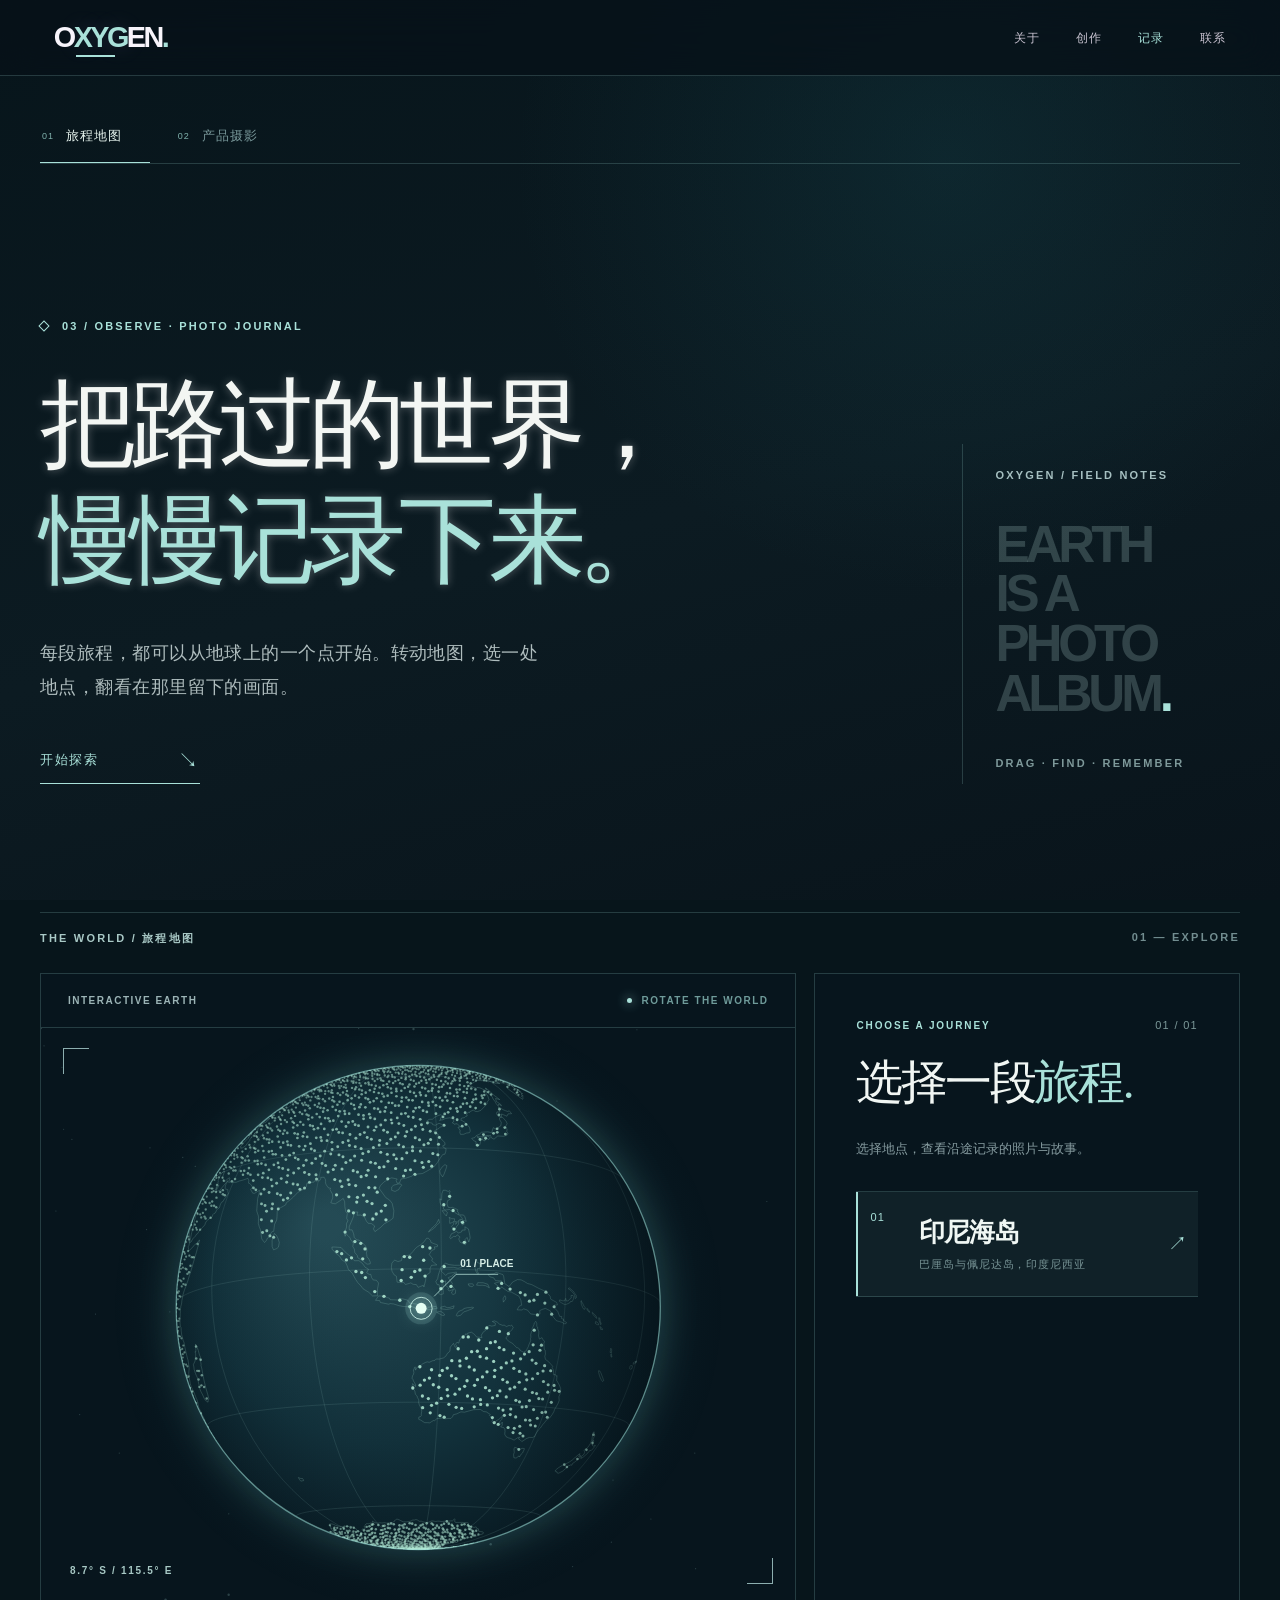
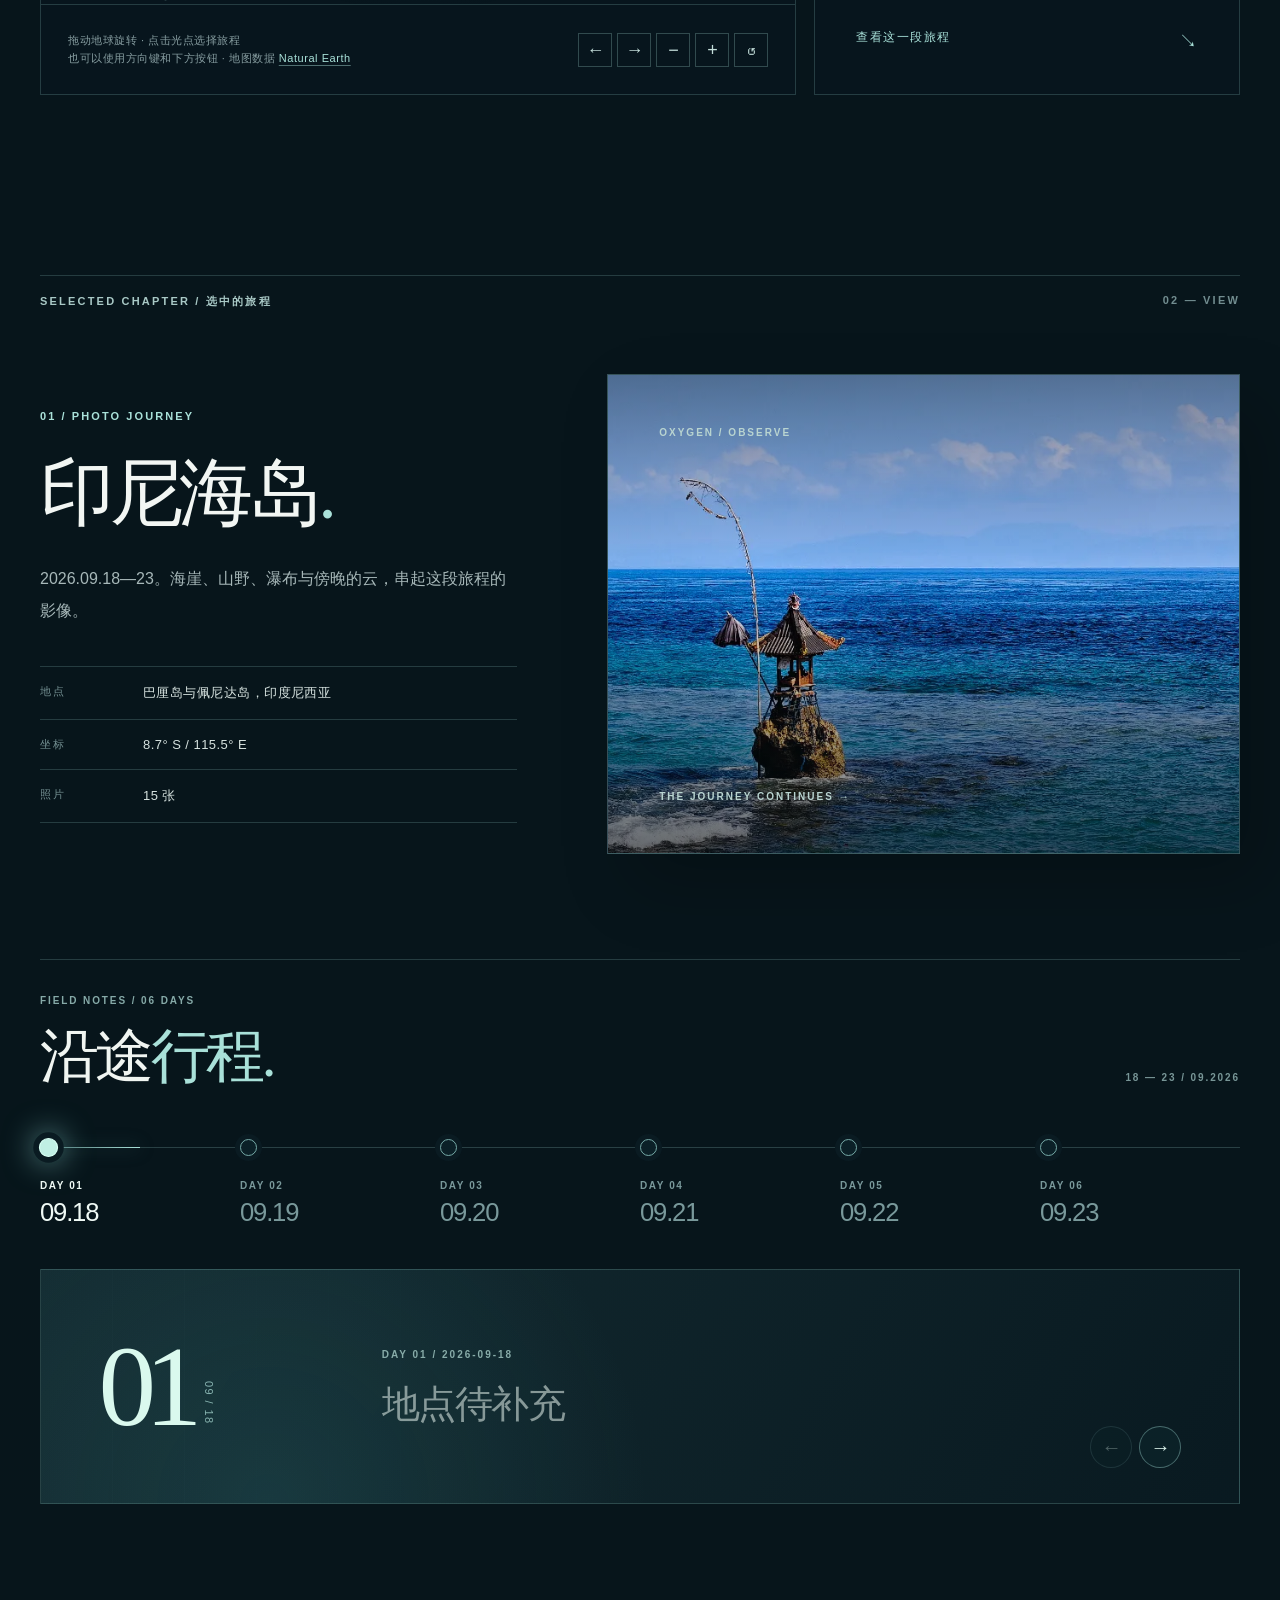
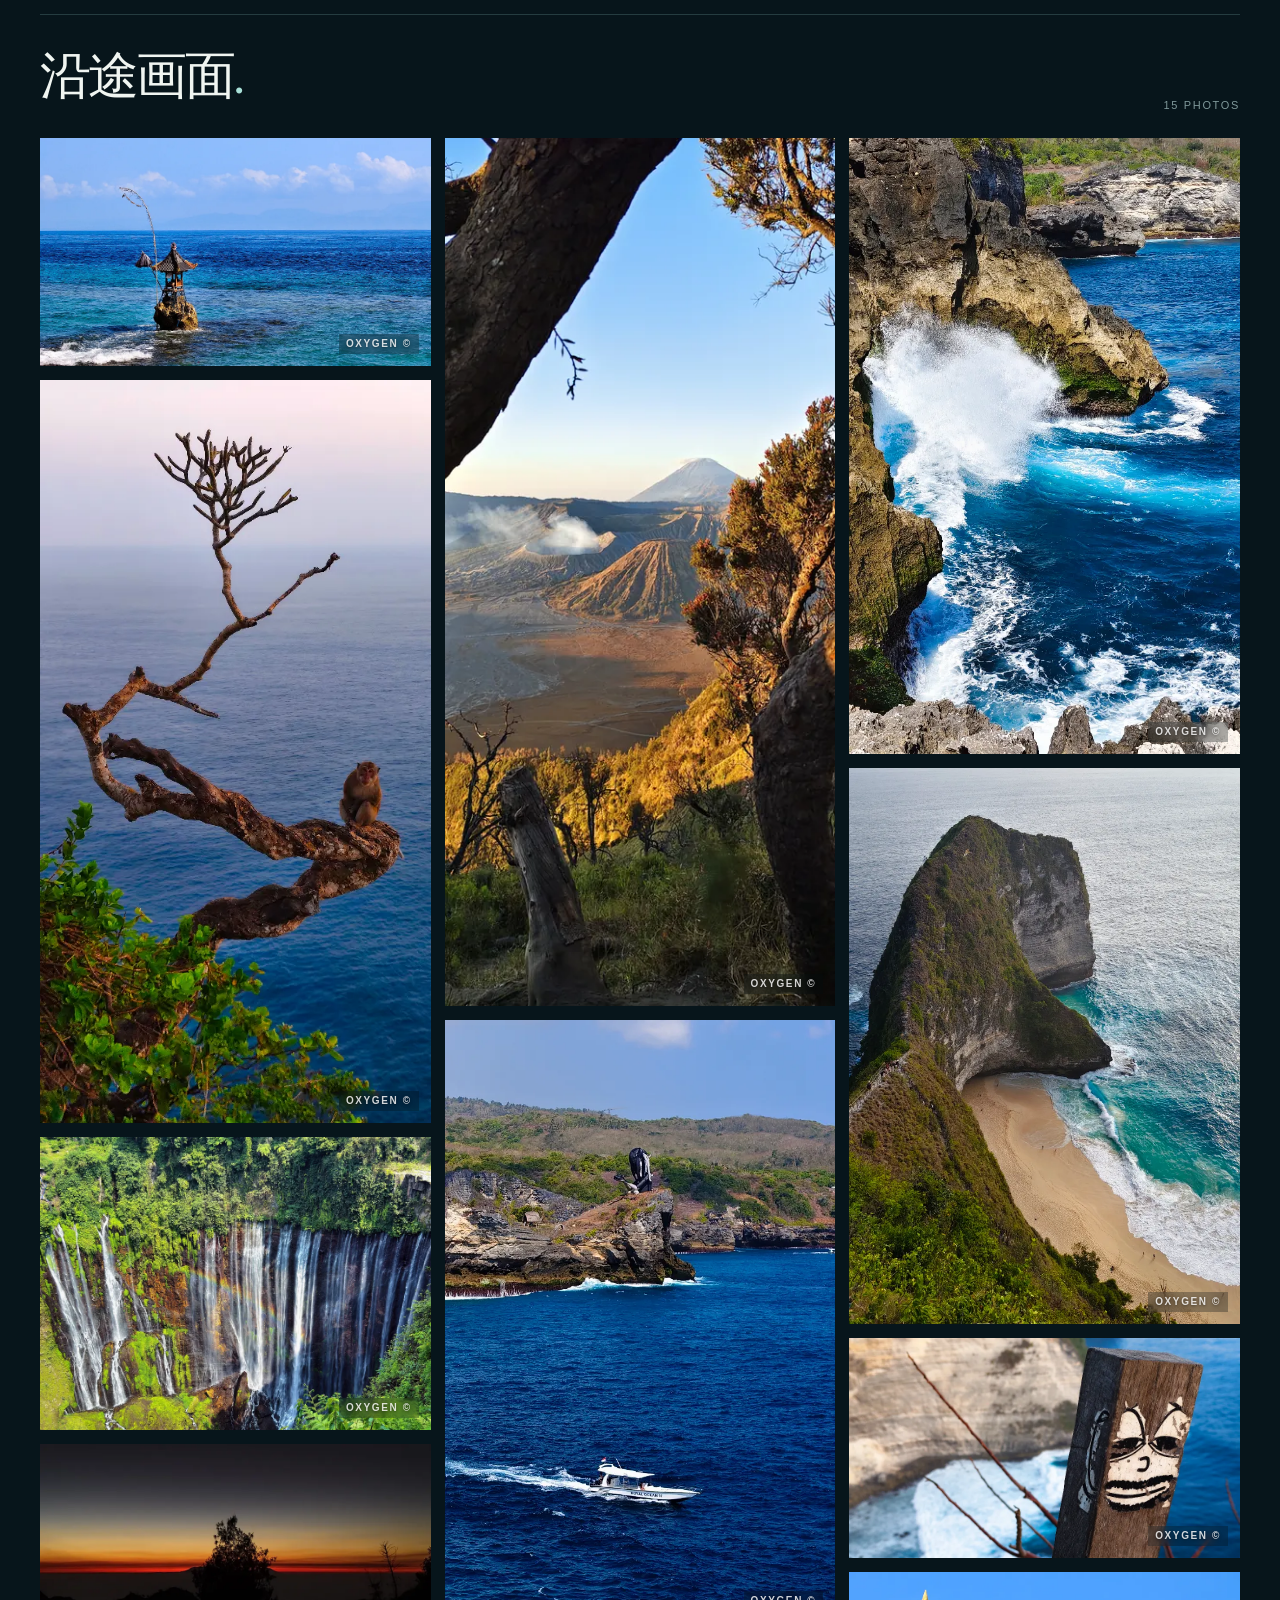
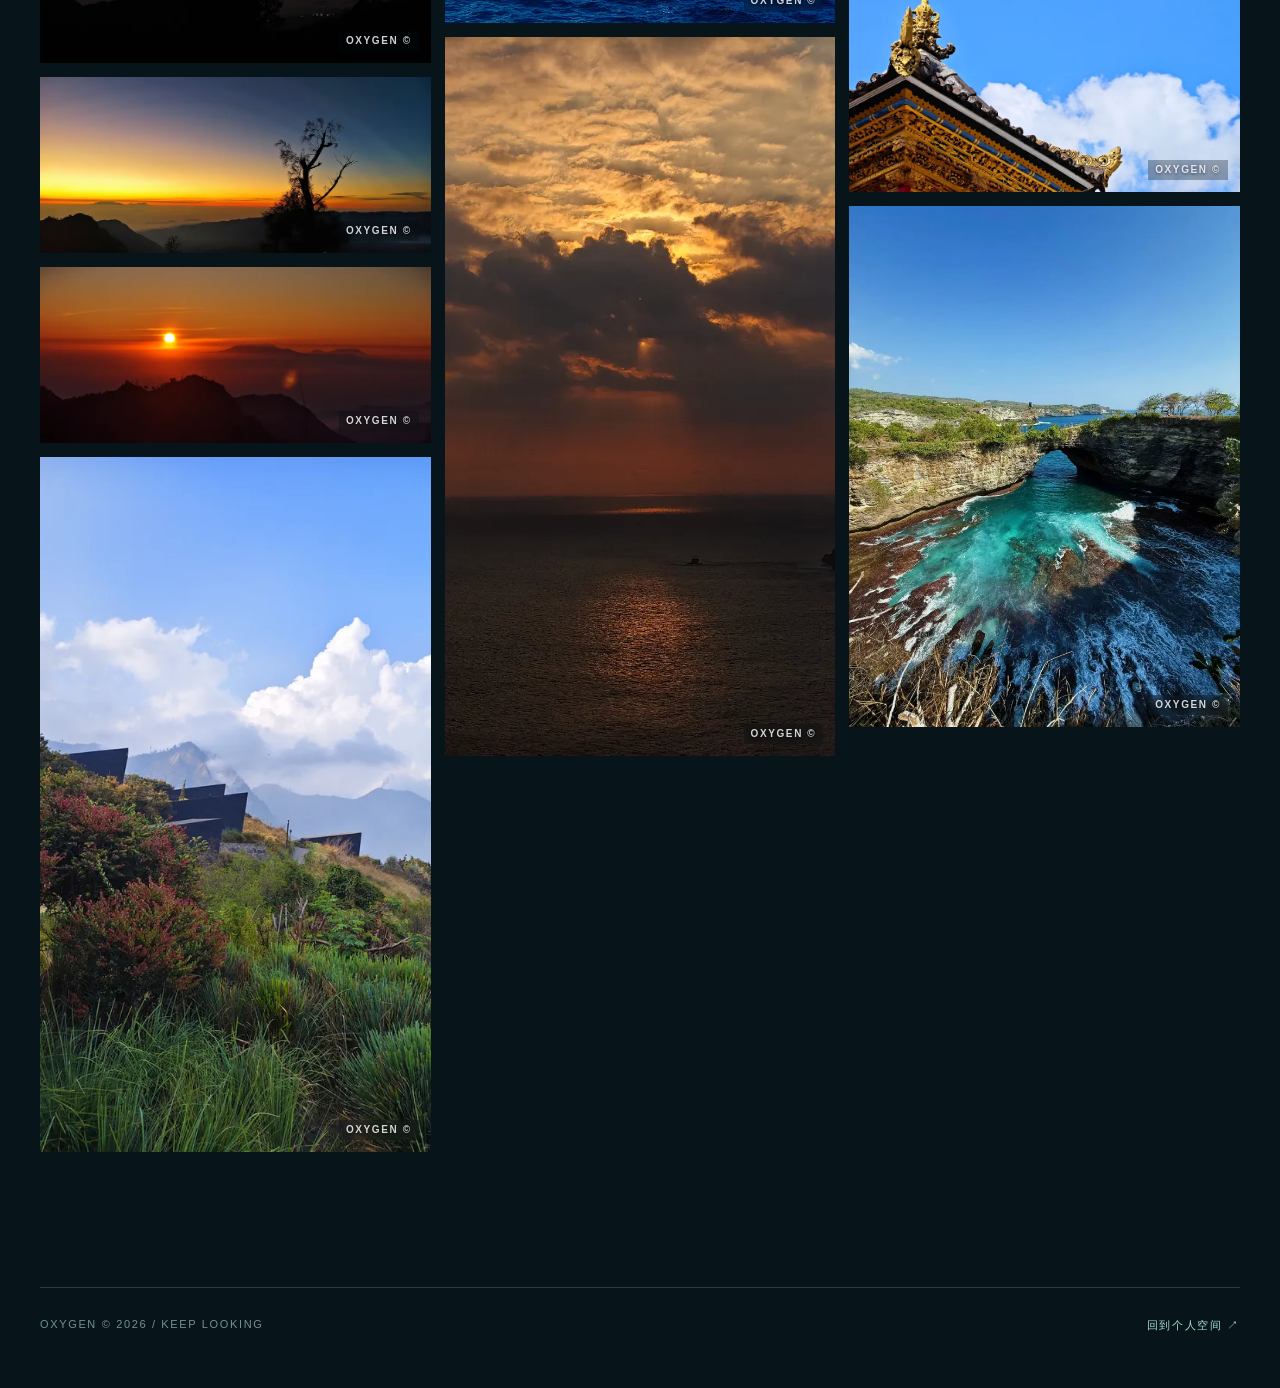
==== commit f96e5d29: "Add files via upload" ====
--- a/photo-journal.html
+++ b/photo-journal.html
@@ -1,73 +1,83 @@
-<!DOCTYPE html>
-<html lang="zh-CN">
-<head>
-  <meta charset="UTF-8">
-  <meta name="viewport" content="width=device-width, initial-scale=1.0">
-  <meta name="theme-color" content="#07151b">
-  <meta name="description" content="OXYGEN 的摄影记录：转动地球，按地点或旅程浏览沿途的照片与片段。">
-  <title>记录 · 旅程地图｜OXYGEN</title>
-  <link rel="stylesheet" href="styles.css">
-  <link rel="stylesheet" href="site-refine.css">
-  <link rel="stylesheet" href="photo-journal.css">
-</head>
-<body class="journal-body">
-  <header class="header journal-header">
-    <nav aria-label="主导航">
-      <a class="logo brand-wordmark" href="index.html" aria-label="OXYGEN，返回首页"><span class="brand-name">O<span class="brand-code">XYG</span>EN<span class="brand-period">.</span></span></a>
-      <ul><li><a href="index.html#about">关于</a></li><li><a href="index.html#portfolio">创作</a></li><li><a href="photo-journal.html" aria-current="page">记录</a></li><li><a href="index.html#contact">联系</a></li></ul>
-      <a class="header-back" href="index.html#spaces">返回首页 ↗</a>
-    </nav>
-  </header>
-
-  <main class="journal-page">
-    <section class="journal-intro" aria-labelledby="journal-title">
-      <div class="journal-intro-main">
-        <p class="journal-overline"><span class="journal-overline-dot" aria-hidden="true"></span> 03 / OBSERVE · PHOTO JOURNAL</p>
-        <h1 id="journal-title">把路过的世界，<br><em>慢慢记录下来。</em></h1>
-        <p class="journal-lede">每段旅程，都可以从地球上的一个点开始。转动地图，选一处地点，翻看在那里留下的画面。</p>
-        <a class="journal-jump" href="#explore">开始探索 <span aria-hidden="true">↘</span></a>
-      </div>
-      <div class="journal-intro-aside" aria-hidden="true"><span>OXYGEN / FIELD NOTES</span><strong>EARTH<br>IS A<br>PHOTO<br>ALBUM<span>.</span></strong><small>DRAG · FIND · REMEMBER</small></div>
-    </section>
-
-    <section class="journal-explorer" id="explore" aria-label="交互式旅程地图">
-      <div class="journal-section-line"><span>THE WORLD / 旅程地图</span><span>01 — EXPLORE</span></div>
-      <div class="journal-explorer-grid">
-        <div class="journal-globe-panel">
-          <div class="journal-globe-top"><span>INTERACTIVE EARTH</span><span class="journal-live"><i aria-hidden="true"></i> ROTATE THE WORLD</span></div>
-          <div class="journal-globe-stage">
-            <canvas id="journey-globe" tabindex="0" aria-label="可旋转的地球；拖动旋转，方向键移动，回车选择正面的示意地点"></canvas>
-            <div class="journal-globe-corner journal-globe-corner-tl" aria-hidden="true"></div><div class="journal-globe-corner journal-globe-corner-br" aria-hidden="true"></div>
-            <div class="journal-coordinate" id="journal-coordinate" aria-live="polite">35.7° N&nbsp; / &nbsp;139.7° E</div>
-          </div>
-          <div class="journal-globe-bottom"><p>拖动地球旋转 · 点击光点选择旅程<br>也可以使用方向键和下方按钮 · 地图数据 <a href="https://www.naturalearthdata.com/" target="_blank" rel="noopener noreferrer">Natural Earth</a></p><div class="journal-globe-controls" aria-label="地球控制"><button type="button" data-globe-control="left" aria-label="向左旋转">←</button><button type="button" data-globe-control="right" aria-label="向右旋转">→</button><button type="button" data-globe-control="zoom-out" aria-label="缩小地球">−</button><button type="button" data-globe-control="zoom-in" aria-label="放大地球">+</button><button type="button" data-globe-control="reset" aria-label="回到选中地点">↺</button></div></div>
-        </div>
-
-        <aside class="journal-journeys" aria-labelledby="journey-list-title">
-          <div class="journal-journeys-head"><div><span>CHOOSE A JOURNEY</span><h2 id="journey-list-title">选择一段<span>旅程.</span></h2></div><small id="journey-count">00 / 00</small></div>
-          <p class="journal-demo-note" id="journal-demo-note">现在显示的是交互示意点。照片和真实地点加入后，会在这里组成你的旅程目录。</p>
-          <div class="journal-journey-list" id="journey-list"></div>
-          <a class="journal-journeys-foot" href="#journey-story"><span>查看这一段旅程</span><span aria-hidden="true">↘</span></a>
-        </aside>
-      </div>
-    </section>
-
-    <section class="journal-story" id="journey-story" aria-labelledby="story-title">
-      <div class="journal-section-line"><span>SELECTED CHAPTER / 选中的旅程</span><span>02 — VIEW</span></div>
-      <div class="journal-story-grid">
-        <div class="journal-story-copy"><span class="journal-story-index" id="story-index">01 / SAMPLE JOURNEY</span><h2 id="story-title">旅程 01<span>.</span></h2><p id="story-description">这是一个示意位置。以后可以在这里写下出发的缘由、途中看到的细节，以及这组照片的故事。</p><dl class="journal-story-meta"><div><dt>地点</dt><dd id="story-place">示意位置 · 东亚</dd></div><div><dt>坐标</dt><dd id="story-coordinates">35.7° N / 139.7° E</dd></div><div><dt>照片</dt><dd id="story-photo-count">待添加</dd></div></dl></div>
-        <div class="journal-story-visual" id="story-visual" aria-hidden="true"><img class="journal-story-cover" id="story-cover" alt="" hidden><span>OXYGEN / OBSERVE</span><strong id="story-visual-number">01</strong><i>PLACEHOLDER<br>FOR A MEMORY</i><small>THE JOURNEY CONTINUES →</small></div>
-      </div>
-      <div class="journal-gallery-head"><h3>沿途画面<span>.</span></h3><span id="gallery-count">00 PHOTOS</span></div>
-      <div class="journal-gallery" id="journal-gallery"><div class="journal-empty"><span aria-hidden="true">✳</span><p>这一段旅程的照片，正在等待被放进来。</p><small>PHOTOGRAPHS WILL APPEAR HERE</small></div></div>
-    </section>
-
-    <footer class="journal-footer"><span>OXYGEN © 2026 / KEEP LOOKING</span><a href="index.html#spaces">回到个人空间 ↗</a></footer>
-  </main>
-
-  <dialog class="journal-lightbox" id="journal-lightbox" aria-label="查看旅程照片"><button class="journal-lightbox-close" type="button" aria-label="关闭照片">×</button><button class="journal-lightbox-prev" type="button" aria-label="上一张照片">←</button><figure><img id="lightbox-image" alt=""><figcaption id="lightbox-caption"></figcaption></figure><button class="journal-lightbox-next" type="button" aria-label="下一张照片">→</button></dialog>
-  <script src="natural-earth-land.js"></script>
-  <script src="photo-journeys.js"></script>
-  <script src="photo-journal.js"></script>
-</body>
-</html>
+<!DOCTYPE html>
+<html lang="zh-CN">
+<head>
+  <meta charset="UTF-8">
+  <meta name="viewport" content="width=device-width, initial-scale=1.0">
+  <meta name="theme-color" content="#07151b">
+  <meta name="description" content="OXYGEN 的摄影记录：转动地球，按地点或旅程浏览沿途的照片与片段。">
+  <title>记录 · 旅程地图｜OXYGEN</title>
+  <link rel="stylesheet" href="styles.css">
+  <link rel="stylesheet" href="site-refine.css">
+  <link rel="stylesheet" href="photo-journal.css">
+</head>
+<body class="journal-body">
+  <header class="header journal-header">
+    <nav aria-label="主导航">
+      <a class="logo brand-wordmark" href="index.html" aria-label="OXYGEN，返回首页"><span class="brand-name">O<span class="brand-code">XYG</span>EN<span class="brand-period">.</span></span></a>
+      <ul><li><a href="index.html#about">关于</a></li><li><a href="index.html#portfolio">创作</a></li><li><a href="photo-journal.html" aria-current="page">记录</a></li><li><a href="index.html#contact">联系</a></li></ul>
+      <a class="header-back" href="index.html#spaces">返回首页 ↗</a>
+    </nav>
+  </header>
+
+  <main class="journal-page">
+    <nav class="journal-collection-nav" aria-label="记录分类"><a href="photo-journal.html" aria-current="page"><span>01</span> 旅程地图 <i aria-hidden="true">↗</i></a><a href="photo-studies.html"><span>02</span> 产品摄影 <i aria-hidden="true">↗</i></a></nav>
+    <section class="journal-intro" aria-labelledby="journal-title">
+      <div class="journal-intro-main">
+        <p class="journal-overline"><span class="journal-overline-dot" aria-hidden="true"></span> 03 / OBSERVE · PHOTO JOURNAL</p>
+        <h1 id="journal-title">把路过的世界，<br><em>慢慢记录下来。</em></h1>
+        <p class="journal-lede">每段旅程，都可以从地球上的一个点开始。转动地图，选一处地点，翻看在那里留下的画面。</p>
+        <a class="journal-jump" href="#explore">开始探索 <span aria-hidden="true">↘</span></a>
+      </div>
+      <div class="journal-intro-aside" aria-hidden="true"><span>OXYGEN / FIELD NOTES</span><strong>EARTH<br>IS A<br>PHOTO<br>ALBUM<span>.</span></strong><small>DRAG · FIND · REMEMBER</small></div>
+    </section>
+
+    <section class="journal-explorer" id="explore" aria-label="交互式旅程地图">
+      <div class="journal-section-line"><span>THE WORLD / 旅程地图</span><span>01 — EXPLORE</span></div>
+      <div class="journal-explorer-grid">
+        <div class="journal-globe-panel">
+          <div class="journal-globe-top"><span>INTERACTIVE EARTH</span><span class="journal-live"><i aria-hidden="true"></i> ROTATE THE WORLD</span></div>
+          <div class="journal-globe-stage">
+            <canvas id="journey-globe" tabindex="0" aria-label="可旋转的地球；拖动旋转，方向键移动，回车选择正面的地点"></canvas>
+            <div class="journal-globe-corner journal-globe-corner-tl" aria-hidden="true"></div><div class="journal-globe-corner journal-globe-corner-br" aria-hidden="true"></div>
+            <div class="journal-coordinate" id="journal-coordinate" aria-live="polite">8.7° S&nbsp; / &nbsp;115.5° E</div>
+          </div>
+          <div class="journal-globe-bottom"><p>拖动地球旋转 · 点击光点选择旅程<br>也可以使用方向键和下方按钮 · 地图数据 <a href="https://www.naturalearthdata.com/" target="_blank" rel="noopener noreferrer">Natural Earth</a></p><div class="journal-globe-controls" aria-label="地球控制"><button type="button" data-globe-control="left" aria-label="向左旋转">←</button><button type="button" data-globe-control="right" aria-label="向右旋转">→</button><button type="button" data-globe-control="zoom-out" aria-label="缩小地球">−</button><button type="button" data-globe-control="zoom-in" aria-label="放大地球">+</button><button type="button" data-globe-control="reset" aria-label="回到选中地点">↺</button></div></div>
+        </div>
+
+        <aside class="journal-journeys" aria-labelledby="journey-list-title">
+          <div class="journal-journeys-head"><div><span>CHOOSE A JOURNEY</span><h2 id="journey-list-title">选择一段<span>旅程.</span></h2></div><small id="journey-count">00 / 00</small></div>
+          <p class="journal-demo-note" id="journal-demo-note">选择地点，查看沿途记录的照片与故事。</p>
+          <div class="journal-journey-list" id="journey-list"></div>
+          <a class="journal-journeys-foot" href="#journey-story"><span>查看这一段旅程</span><span aria-hidden="true">↘</span></a>
+        </aside>
+      </div>
+    </section>
+
+    <section class="journal-story" id="journey-story" aria-labelledby="story-title">
+      <div class="journal-section-line"><span>SELECTED CHAPTER / 选中的旅程</span><span>02 — VIEW</span></div>
+      <div class="journal-story-grid">
+        <div class="journal-story-copy"><span class="journal-story-index" id="story-index">01 / PHOTO JOURNEY</span><h2 id="story-title">印尼海岛<span>.</span></h2><p id="story-description">2026.09.18—23。海崖、山野、瀑布与傍晚的云，串起这段旅程的影像。</p><dl class="journal-story-meta"><div><dt>地点</dt><dd id="story-place">巴厘岛与佩尼达岛，印度尼西亚</dd></div><div><dt>坐标</dt><dd id="story-coordinates">8.7° S / 115.5° E</dd></div><div><dt>照片</dt><dd id="story-photo-count">15 张</dd></div></dl></div>
+        <div class="journal-story-visual" id="story-visual" aria-hidden="true"><img class="journal-story-cover" id="story-cover" alt="" hidden><span>OXYGEN / OBSERVE</span><strong id="story-visual-number">01</strong><i>PLACEHOLDER<br>FOR A MEMORY</i><small>THE JOURNEY CONTINUES →</small></div>
+      </div>
+      <div class="journal-itinerary" id="journal-itinerary" aria-labelledby="itinerary-title">
+        <div class="journal-itinerary-heading"><div><span class="journal-itinerary-eyebrow">FIELD NOTES / 06 DAYS</span><h3 id="itinerary-title">沿途<span>行程.</span></h3></div><span class="journal-itinerary-range" id="itinerary-range">18 — 23 SEP 2026</span></div>
+        <div class="journal-itinerary-rail" id="itinerary-rail" role="tablist" aria-label="选择行程日期"></div>
+        <div class="journal-itinerary-panel" id="itinerary-panel" role="tabpanel" aria-live="polite">
+          <div class="journal-itinerary-date"><span id="itinerary-day-number">01</span><small id="itinerary-date-label">09 / 18</small></div>
+          <div class="journal-itinerary-detail"><span id="itinerary-detail-kicker">DAY 01</span><div class="journal-itinerary-stops" id="itinerary-stops"><span class="journal-itinerary-empty">地点待补充</span></div></div>
+          <div class="journal-itinerary-controls"><button type="button" id="itinerary-prev" aria-label="前一天">←</button><button type="button" id="itinerary-next" aria-label="后一天">→</button></div>
+        </div>
+      </div>
+      <div class="journal-gallery-head"><h3>沿途画面<span>.</span></h3><span id="gallery-count">15 PHOTOS</span></div>
+      <div class="journal-gallery" id="journal-gallery"><div class="journal-empty"><span aria-hidden="true">✳</span><p>这一段旅程的照片，正在等待被放进来。</p><small>PHOTOGRAPHS WILL APPEAR HERE</small></div></div>
+    </section>
+
+    <footer class="journal-footer"><span>OXYGEN © 2026 / KEEP LOOKING</span><a href="index.html#spaces">回到个人空间 ↗</a></footer>
+  </main>
+
+  <dialog class="journal-lightbox" id="journal-lightbox" aria-label="查看旅程照片"><button class="journal-lightbox-close" type="button" aria-label="关闭照片">×</button><button class="journal-lightbox-prev" type="button" aria-label="上一张照片">←</button><figure><div class="journal-lightbox-stage"><img id="lightbox-image" alt="" draggable="false"><span class="journal-photo-mark journal-lightbox-mark" aria-hidden="true">OXYGEN ©</span></div><figcaption id="lightbox-caption"></figcaption></figure><button class="journal-lightbox-next" type="button" aria-label="下一张照片">→</button></dialog>
+  <script src="natural-earth-land.js"></script>
+  <script src="photo-journeys.js"></script>
+  <script src="photo-journal.js"></script>
+</body>
+</html>
--- a/site-refine.css
+++ b/site-refine.css
@@ -1,120 +1,121 @@
-/* Shared identity and editorial rhythm across the personal site. */
-:root { --site-accent:#d9bafb; --site-line:rgba(228,211,248,.22); }
-body { font-family:Arial,"PingFang SC","Microsoft YaHei",sans-serif; }
-
-.header { height:76px; padding-inline:clamp(20px,4.2vw,72px); border-bottom:1px solid var(--site-line); box-shadow:none; backdrop-filter:blur(18px); -webkit-backdrop-filter:blur(18px); }
-.header nav { display:flex; flex-direction:row; align-items:center; justify-content:space-between; gap:30px; width:100%; max-width:1440px; height:100%; padding:0; margin-inline:auto; }
-.header nav ul { display:flex; flex-direction:row; align-items:center; gap:clamp(18px,2.8vw,42px); padding:0; margin:0; }
-.header nav ul li { margin:0; }
-.header nav ul li a { color:#c9c3d1; font-size:12px; font-weight:500; letter-spacing:.09em; white-space:nowrap; }
-.header nav ul li a::after { height:1px; }
-.header .logo.brand-wordmark { display:inline-flex; flex:none; align-items:center; margin:0; padding:0; color:#f8f5fb; font:900 clamp(24px,2.25vw,30px)/1 Arial,Helvetica,sans-serif; letter-spacing:-.088em; white-space:nowrap; text-decoration:none; }
-.header .logo.brand-wordmark::before { display:none; }
-.brand-name { display:inline-block; transition:letter-spacing .35s ease; }
-.brand-code { position:relative; color:var(--site-accent); text-shadow:0 0 22px rgba(208,168,248,.19); transition:color .3s ease,text-shadow .3s ease; }
-.brand-code::after { content:""; position:absolute; left:2px; right:1px; bottom:-4px; height:2px; background:currentColor; transform:scaleX(.78); transform-origin:left; transition:transform .35s ease; }
-.brand-period { color:var(--site-accent); }
-.brand-wordmark:hover .brand-name { letter-spacing:-.055em; }
-.brand-wordmark:hover .brand-code { color:#f2dfff; text-shadow:0 0 19px rgba(213,181,250,.55); }
-.brand-wordmark:hover .brand-code::after { transform:scaleX(1); }
-.header-back { display:none; }
-.header a:focus-visible { outline:2px solid var(--site-accent); outline-offset:6px; }
-
-.home-body .header { height:78px; }
-.home-body .header.is-scrolled { height:68px; }
-.home-body .hero-topline .hero-brand { display:inline-block; font-size:12px; font-weight:800; letter-spacing:.12em; color:#f0e8f6; white-space:nowrap; }
-.home-body .hero-brand .hero-spark { display:inline-block; margin-right:12px; vertical-align:middle; }
-.home-body .hero-brand>span:not(.hero-spark) { color:var(--site-accent); }
-.home-body .hero-brand i { margin-left:13px; color:#9d94ab; font-size:10px; font-style:normal; font-weight:500; letter-spacing:.2em; }
-.home-body .hero-topline { padding-top:38px; }
-.home-body .hero-main { max-width:1100px; }
-.home-body .hero-pretitle { line-height:1.65; }
-.home-body .hero h1 { max-width:100%; }
-.home-body .main-section #spaces.space-index { max-width:1400px; margin:0 auto 110px; }
-.home-body .space-grid { gap:16px; }
-.home-body .space-card { min-height:380px; }
-.home-body .main-section #about.about-v2 { margin-bottom:100px; }
-.home-body .main-section .album-section { margin-bottom:100px; }
-.home-body .album-header,.home-body .album-controls,.home-body .album-now-playing,.home-body .graphic-gateway { width:min(100% - 40px,1200px); }
-.home-body .album-header { align-items:end; }
-.home-body .album-intro { max-width:345px; }
-
-.qn-body { --site-accent:#bea5ff; }
-.zl-body { --site-accent:#f3b995; }
-.zn-body { --site-accent:#d4f28f; }
-.gd-body { --site-accent:#dabaf5; }
-.legacy-project-body { --site-accent:#cdb3f6; }
-.qn-hero,.zl-hero,.zn-hero,.gd-hero { max-width:1440px; }
-.qn-section,.zl-section,.zn-section,.gd-catalog { max-width:1360px; padding-block:clamp(92px,10vw,148px); }
-.qn-section h2,.qn-end h2,.zl-section h2,.zl-finale h2,.zn-section h2,.zn-finale h2,.gd-catalog-head h2 { font-size:clamp(42px,5.1vw,74px); line-height:1.2; letter-spacing:-.045em; overflow-wrap:break-word; }
-.qn-section-heading,.zl-heading,.zn-section-head { grid-template-columns:minmax(135px,.78fr) minmax(0,2.8fr); gap:clamp(22px,4vw,60px); }
-.qn-hero-copy,.zl-hero-copy,.zn-hero-copy,.gd-hero-copy { min-width:0; }
-.qn-hero h1,.zl-hero h1,.zn-hero h1 { line-height:1; }
-.qn-hero-summary,.zl-hero-intro,.zn-hero-desc { max-width:56ch; }
-.project-film h2 { overflow-wrap:break-word; }
-.gd-hero-body { gap:clamp(30px,5vw,72px); }
-.gd-category { min-width:0; }
-
-.legacy-project-body .main-section { max-width:none; padding:0; }
-.legacy-project-body .main-section > .portfolio-detail { margin-bottom:0; }
-.legacy-project-body .portfolio-detail { max-width:1280px; padding:clamp(138px,12vw,180px) clamp(24px,6vw,84px) 125px; }
-.legacy-project-body .portfolio-header { margin-bottom:64px; padding:0 0 44px; border-bottom:1px solid var(--site-line); text-align:left; }
-.legacy-project-body .portfolio-header::before { content:"SELECTED PROJECT / OXYGEN"; display:block; margin-bottom:30px; color:var(--site-accent); font-size:11px; font-weight:700; letter-spacing:.2em; }
-.legacy-project-body .portfolio-header h1 { max-width:18ch; margin:0 0 24px; color:#f7f4fb; font-size:clamp(40px,5.3vw,76px); font-weight:700; line-height:1.17; letter-spacing:-.05em; text-wrap:balance; overflow-wrap:break-word; }
-.legacy-project-body .portfolio-subtitle { max-width:650px; color:#bcb4c9; font-size:17px; line-height:1.75; }
-.legacy-project-body .portfolio-meta { justify-content:flex-start; flex-wrap:wrap; gap:12px 30px; color:var(--site-accent); font-size:12px; }
-.legacy-project-body .project-overview,.legacy-project-body .project-showcase { margin:0 0 82px; padding:36px 0 0; background:none; border:0; border-top:1px solid var(--site-line); border-radius:0; backdrop-filter:none; }
-.legacy-project-body .project-overview h2,.legacy-project-body .project-details h2,.legacy-project-body .project-process h2 { margin:0 0 28px; padding:0; color:#f6f2fb; font-size:clamp(28px,3.3vw,43px); font-weight:600; line-height:1.25; letter-spacing:-.035em; text-align:left; }
-.legacy-project-body .project-overview h2::before { display:none; }
-.legacy-project-body .project-overview p,.legacy-project-body .overview-card p { max-width:76ch; margin-bottom:28px; color:#c6bfce; font-size:clamp(15px,1.35vw,18px); line-height:1.9; }
-.legacy-project-body .overview-card { margin:0; padding:0; background:none; border:0; border-radius:0; box-shadow:none; backdrop-filter:none; }
-.legacy-project-body .overview-card:hover { transform:none; box-shadow:none; }
-.legacy-project-body .challenge-cards,.legacy-project-body .features-grid,.legacy-project-body .system-cards,.legacy-project-body .core-features,.legacy-project-body .process-steps { gap:14px; margin-block:32px; }
-.legacy-project-body :is(.challenge-card,.feature-card,.system-card,.core-card,.step,.project-details li) { min-width:0; padding:clamp(24px,3vw,36px); background:rgba(25,22,34,.72); border:1px solid var(--site-line); border-radius:3px; box-shadow:none; text-align:left; }
-.legacy-project-body :is(.challenge-card,.feature-card,.system-card,.core-card,.step):hover { background:rgba(48,38,64,.75); transform:translateY(-4px); }
-.legacy-project-body .main-showcase,.legacy-project-body .detail-item { border-radius:3px; }
-.legacy-project-body .project-details,.legacy-project-body .project-process { margin:0 0 82px; padding-top:36px; border-top:1px solid var(--site-line); }
-.legacy-project-body .portfolio-navigation { margin-top:80px; padding-top:30px; border-top:1px solid var(--site-line); text-align:left; }
-.legacy-project-body .back-button { padding:0 0 11px; background:none; border:0; border-bottom:1px solid var(--site-accent); border-radius:0; box-shadow:none; color:var(--site-accent); }
-
-@media (max-width:900px) {
-  .qn-section-heading,.zl-heading,.zn-section-head { grid-template-columns:1fr; gap:18px; }
-  .qn-section h2,.qn-end h2,.zl-section h2,.zl-finale h2,.zn-section h2,.zn-finale h2 { font-size:clamp(39px,7.5vw,64px); }
-  .gd-hero h1 { white-space:normal; }
-  .legacy-project-body .challenge-cards { grid-template-columns:repeat(2,minmax(0,1fr)); }
-}
-@media (max-width:700px) {
-  body:not(.home-body) .header { height:64px; padding-inline:20px; }
-  body:not(.home-body) .header nav { flex-direction:row; height:100%; padding:0; gap:12px; }
-  body:not(.home-body) .header nav ul { display:none; }
-  .header .logo.brand-wordmark { font-size:23px; }
-  body:not(.home-body) .header .header-back { display:inline-flex; align-items:center; margin-left:auto; padding:9px 0; color:var(--site-accent); font-size:12px; letter-spacing:.08em; text-decoration:none; white-space:nowrap; }
-  .home-body .header,.home-body .header.is-scrolled { height:66px; }
-  .home-body .header nav { gap:12px; }
-  .home-body .header nav ul { flex-direction:column; align-items:stretch; gap:0; }
-  .home-body .hero-topline .hero-brand { font-size:10px; }
-  .home-body .hero-brand i { margin-left:7px; font-size:8px; }
-  .home-body .main-section #spaces.space-index { margin-bottom:72px; }
-  .home-body .space-card { min-height:310px; }
-  .home-body .main-section #about.about-v2,.home-body .main-section .album-section { margin-bottom:75px; }
-  .home-body .album-header,.home-body .album-controls,.home-body .album-now-playing,.home-body .graphic-gateway { width:calc(100% - 40px); }
-  .qn-section,.zl-section,.zn-section,.gd-catalog { padding-block:82px; }
-  .qn-hero,.zl-hero,.zn-hero,.gd-hero { padding-top:94px; }
-  .qn-section h2,.qn-end h2,.zl-section h2,.zl-finale h2,.zn-section h2,.zn-finale h2,.gd-catalog-head h2 { font-size:clamp(36px,8vw,52px); line-height:1.24; }
-  .gd-hero h1 { font-size:clamp(52px,12.5vw,90px); }
-  .gd-hero-body { grid-template-columns:1fr; gap:0; }
-  .gd-hero-intro { margin-top:28px; }
-  .legacy-project-body .portfolio-detail { padding:110px 22px 85px; }
-  .legacy-project-body .portfolio-header { margin-bottom:45px; padding-bottom:32px; }
-  .legacy-project-body .portfolio-header h1 { font-size:clamp(38px,9.5vw,57px); }
-  .legacy-project-body .project-overview,.legacy-project-body .project-showcase,.legacy-project-body .project-details,.legacy-project-body .project-process { margin-bottom:62px; }
-  .legacy-project-body .challenge-cards,.legacy-project-body .features-grid,.legacy-project-body .system-cards,.legacy-project-body .core-features,.legacy-project-body .process-steps { grid-template-columns:1fr; }
-}
-@media (max-width:400px) {
-  .home-body .hero-brand i { display:none; }
-  .header .logo.brand-wordmark { font-size:21px; }
-  .gd-hero-art { max-width:100%; }
-}
-@media (prefers-reduced-motion:reduce) {
-  .brand-name,.brand-code,.brand-code::after { transition:none; }
-}
+/* Shared identity and editorial rhythm across the personal site. */
+:root { --site-accent:#d9bafb; --site-line:rgba(228,211,248,.22); }
+body { font-family:Arial,"PingFang SC","Microsoft YaHei",sans-serif; }
+
+.header { height:76px; padding-inline:clamp(20px,4.2vw,72px); border-bottom:1px solid var(--site-line); box-shadow:none; backdrop-filter:blur(18px); -webkit-backdrop-filter:blur(18px); }
+.header nav { display:flex; flex-direction:row; align-items:center; justify-content:space-between; gap:30px; width:100%; max-width:1440px; height:100%; padding:0; margin-inline:auto; }
+.header nav ul { display:flex; flex-direction:row; align-items:center; gap:clamp(18px,2.8vw,42px); padding:0; margin:0; }
+.header nav ul li { margin:0; }
+.header nav ul li a { color:#c9c3d1; font-size:12px; font-weight:500; letter-spacing:.09em; white-space:nowrap; }
+.header nav ul li a::after { height:1px; }
+.header .logo.brand-wordmark { display:inline-flex; flex:none; align-items:center; margin:0; padding:0; color:#f8f5fb; font:900 clamp(24px,2.25vw,30px)/1 Arial,Helvetica,sans-serif; letter-spacing:-.088em; white-space:nowrap; text-decoration:none; }
+.header .logo.brand-wordmark::before { display:none; }
+.brand-name { display:inline-block; transition:letter-spacing .35s ease; }
+.brand-code { position:relative; color:var(--site-accent); text-shadow:0 0 22px rgba(208,168,248,.19); transition:color .3s ease,text-shadow .3s ease; }
+.brand-code::after { content:""; position:absolute; left:2px; right:1px; bottom:-4px; height:2px; background:currentColor; transform:scaleX(.78); transform-origin:left; transition:transform .35s ease; }
+.brand-period { color:var(--site-accent); }
+.brand-wordmark:hover .brand-name { letter-spacing:-.055em; }
+.brand-wordmark:hover .brand-code { color:#f2dfff; text-shadow:0 0 19px rgba(213,181,250,.55); }
+.brand-wordmark:hover .brand-code::after { transform:scaleX(1); }
+.header-back { display:none; }
+.header a:focus-visible { outline:2px solid var(--site-accent); outline-offset:6px; }
+
+.home-body .header { height:78px; }
+.home-body .header.is-scrolled { height:68px; }
+.home-body .hero-topline .hero-brand { display:inline-block; font-size:12px; font-weight:800; letter-spacing:.12em; color:#f0e8f6; white-space:nowrap; }
+.home-body .hero-brand .hero-spark { display:inline-block; margin-right:12px; vertical-align:middle; }
+.home-body .hero-brand>span:not(.hero-spark) { color:var(--site-accent); }
+.home-body .hero-brand i { margin-left:13px; color:#9d94ab; font-size:10px; font-style:normal; font-weight:500; letter-spacing:.2em; }
+.home-body .hero-topline { padding-top:38px; }
+.home-body .hero-main { max-width:940px; }
+.home-body .hero-pretitle { line-height:1.65; }
+.home-body .hero h1 { max-width:100%; }
+.home-body .main-section #spaces.space-index { max-width:1260px; margin:0 auto 88px; }
+.home-body .space-grid { gap:16px; }
+.home-body .space-card { min-height:348px; }
+.home-body .main-section #about.about-v2 { margin-bottom:100px; }
+.home-body .main-section .album-section { margin-bottom:68px; }
+.home-body .album-header,.home-body .album-controls,.home-body .album-now-playing { width:min(100% - 40px,1160px); }
+.home-body .album-header { align-items:end; }
+.home-body .album-intro { max-width:345px; }
+
+.qn-body { --site-accent:#bea5ff; }
+.zl-body { --site-accent:#f3b995; }
+.zn-body { --site-accent:#d4f28f; }
+.gd-body { --site-accent:#dabaf5; }
+.legacy-project-body { --site-accent:#cdb3f6; }
+.qn-hero,.zl-hero,.zn-hero,.gd-hero { max-width:1440px; }
+.qn-section,.zl-section,.zn-section,.gd-catalog { max-width:1360px; padding-block:clamp(92px,10vw,148px); }
+.qn-section h2,.qn-end h2,.zl-section h2,.zl-finale h2,.zn-section h2,.zn-finale h2,.gd-catalog-head h2 { font-size:clamp(42px,5.1vw,74px); line-height:1.2; letter-spacing:-.045em; overflow-wrap:break-word; }
+.qn-section-heading,.zl-heading,.zn-section-head { grid-template-columns:minmax(135px,.78fr) minmax(0,2.8fr); gap:clamp(22px,4vw,60px); }
+.qn-hero-copy,.zl-hero-copy,.zn-hero-copy,.gd-hero-copy { min-width:0; }
+.qn-hero h1,.zl-hero h1,.zn-hero h1 { line-height:1; }
+.qn-hero-summary,.zl-hero-intro,.zn-hero-desc { max-width:56ch; }
+.project-film h2 { overflow-wrap:break-word; }
+.gd-hero-body { gap:clamp(30px,5vw,72px); }
+.gd-category { min-width:0; }
+
+.legacy-project-body .main-section { max-width:none; padding:0; }
+.legacy-project-body .main-section > .portfolio-detail { margin-bottom:0; }
+.legacy-project-body .portfolio-detail { max-width:1280px; padding:clamp(138px,12vw,180px) clamp(24px,6vw,84px) 125px; }
+.legacy-project-body .portfolio-header { margin-bottom:64px; padding:0 0 44px; border-bottom:1px solid var(--site-line); text-align:left; }
+.legacy-project-body .portfolio-header::before { content:"SELECTED PROJECT / OXYGEN"; display:block; margin-bottom:30px; color:var(--site-accent); font-size:11px; font-weight:700; letter-spacing:.2em; }
+.legacy-project-body .portfolio-header h1 { max-width:18ch; margin:0 0 24px; color:#f7f4fb; font-size:clamp(40px,5.3vw,76px); font-weight:700; line-height:1.17; letter-spacing:-.05em; text-wrap:balance; overflow-wrap:break-word; }
+.legacy-project-body .portfolio-subtitle { max-width:650px; color:#bcb4c9; font-size:17px; line-height:1.75; }
+.legacy-project-body .portfolio-meta { justify-content:flex-start; flex-wrap:wrap; gap:12px 30px; color:var(--site-accent); font-size:12px; }
+.legacy-project-body .project-overview,.legacy-project-body .project-showcase { margin:0 0 82px; padding:36px 0 0; background:none; border:0; border-top:1px solid var(--site-line); border-radius:0; backdrop-filter:none; }
+.legacy-project-body .project-overview h2,.legacy-project-body .project-details h2,.legacy-project-body .project-process h2 { margin:0 0 28px; padding:0; color:#f6f2fb; font-size:clamp(28px,3.3vw,43px); font-weight:600; line-height:1.25; letter-spacing:-.035em; text-align:left; }
+.legacy-project-body .project-overview h2::before { display:none; }
+.legacy-project-body .project-overview p,.legacy-project-body .overview-card p { max-width:76ch; margin-bottom:28px; color:#c6bfce; font-size:clamp(15px,1.35vw,18px); line-height:1.9; }
+.legacy-project-body .overview-card { margin:0; padding:0; background:none; border:0; border-radius:0; box-shadow:none; backdrop-filter:none; }
+.legacy-project-body .overview-card:hover { transform:none; box-shadow:none; }
+.legacy-project-body .challenge-cards,.legacy-project-body .features-grid,.legacy-project-body .system-cards,.legacy-project-body .core-features,.legacy-project-body .process-steps { gap:14px; margin-block:32px; }
+.legacy-project-body :is(.challenge-card,.feature-card,.system-card,.core-card,.step,.project-details li) { min-width:0; padding:clamp(24px,3vw,36px); background:rgba(25,22,34,.72); border:1px solid var(--site-line); border-radius:3px; box-shadow:none; text-align:left; }
+.legacy-project-body :is(.challenge-card,.feature-card,.system-card,.core-card,.step):hover { background:rgba(48,38,64,.75); transform:translateY(-4px); }
+.legacy-project-body .main-showcase,.legacy-project-body .detail-item { border-radius:3px; }
+.legacy-project-body .project-details,.legacy-project-body .project-process { margin:0 0 82px; padding-top:36px; border-top:1px solid var(--site-line); }
+.legacy-project-body .portfolio-navigation { margin-top:80px; padding-top:30px; border-top:1px solid var(--site-line); text-align:left; }
+.legacy-project-body .back-button { padding:0 0 11px; background:none; border:0; border-bottom:1px solid var(--site-accent); border-radius:0; box-shadow:none; color:var(--site-accent); }
+
+@media (max-width:900px) {
+  .qn-section-heading,.zl-heading,.zn-section-head { grid-template-columns:1fr; gap:18px; }
+  .qn-section h2,.qn-end h2,.zl-section h2,.zl-finale h2,.zn-section h2,.zn-finale h2 { font-size:clamp(39px,7.5vw,64px); }
+  .gd-hero h1 { white-space:normal; }
+  .legacy-project-body .challenge-cards { grid-template-columns:repeat(2,minmax(0,1fr)); }
+}
+@media (max-width:700px) {
+  body:not(.home-body) .header { height:64px; padding-inline:20px; }
+  body:not(.home-body) .header nav { flex-direction:row; height:100%; padding:0; gap:12px; }
+  body:not(.home-body) .header nav ul { display:none; }
+  .header .logo.brand-wordmark { font-size:23px; }
+  body:not(.home-body) .header .header-back { display:inline-flex; align-items:center; margin-left:auto; padding:9px 0; color:var(--site-accent); font-size:12px; letter-spacing:.08em; text-decoration:none; white-space:nowrap; }
+  .home-body .header,.home-body .header.is-scrolled { height:66px; }
+  .home-body .header nav { gap:12px; }
+  .home-body .header nav ul { flex-direction:column; align-items:stretch; gap:0; }
+  .home-body .hero-topline .hero-brand { font-size:10px; }
+  .home-body .hero-brand i { margin-left:7px; font-size:8px; }
+  .home-body .main-section #spaces.space-index { margin-bottom:62px; }
+  .home-body .space-card { min-height:310px; }
+  .home-body .main-section #about.about-v2 { margin-bottom:75px; }
+  .home-body .main-section .album-section { margin-bottom:52px; }
+  .home-body .album-header,.home-body .album-controls,.home-body .album-now-playing { width:calc(100% - 40px); }
+  .qn-section,.zl-section,.zn-section,.gd-catalog { padding-block:82px; }
+  .qn-hero,.zl-hero,.zn-hero,.gd-hero { padding-top:94px; }
+  .qn-section h2,.qn-end h2,.zl-section h2,.zl-finale h2,.zn-section h2,.zn-finale h2,.gd-catalog-head h2 { font-size:clamp(36px,8vw,52px); line-height:1.24; }
+  .gd-hero h1 { font-size:clamp(52px,12.5vw,90px); }
+  .gd-hero-body { grid-template-columns:1fr; gap:0; }
+  .gd-hero-intro { margin-top:28px; }
+  .legacy-project-body .portfolio-detail { padding:110px 22px 85px; }
+  .legacy-project-body .portfolio-header { margin-bottom:45px; padding-bottom:32px; }
+  .legacy-project-body .portfolio-header h1 { font-size:clamp(38px,9.5vw,57px); }
+  .legacy-project-body .project-overview,.legacy-project-body .project-showcase,.legacy-project-body .project-details,.legacy-project-body .project-process { margin-bottom:62px; }
+  .legacy-project-body .challenge-cards,.legacy-project-body .features-grid,.legacy-project-body .system-cards,.legacy-project-body .core-features,.legacy-project-body .process-steps { grid-template-columns:1fr; }
+}
+@media (max-width:400px) {
+  .home-body .hero-brand i { display:none; }
+  .header .logo.brand-wordmark { font-size:21px; }
+  .gd-hero-art { max-width:100%; }
+}
+@media (prefers-reduced-motion:reduce) {
+  .brand-name,.brand-code,.brand-code::after { transition:none; }
+}
--- a/photo-journal.css
+++ b/photo-journal.css
@@ -1,118 +1,176 @@
-:root{--journal-ink:#f1f6f3;--journal-muted:#9eafb1;--journal-line:rgba(162,220,215,.2)}
-html{scroll-behavior:smooth}
-.journal-body{--site-accent:#a9e1d9;--site-line:var(--journal-line);overflow-x:hidden;background:#07151b;color:var(--journal-ink)}
-.journal-body::before{content:"";position:fixed;inset:0;z-index:0;pointer-events:none;background:radial-gradient(circle at 74% 18%,rgba(32,110,121,.17),transparent 36%),linear-gradient(165deg,#07151b,#0c1b22 56%,#09141b)}
-.journal-header{background:rgba(7,18,25,.82);z-index:20}
-.journal-header nav ul li a[aria-current=page]{color:var(--site-accent)}
-.journal-page{position:relative;z-index:1}
-.journal-intro,.journal-explorer,.journal-story,.journal-footer{width:min(100% - 80px,1360px);margin-inline:auto}
-.journal-intro{display:grid;grid-template-columns:minmax(0,1.5fr) minmax(220px,.5fr);gap:clamp(35px,7vw,110px);align-items:end;min-height:min(850px,100svh);padding:150px 0 100px}
-.journal-overline,.journal-section-line,.journal-intro-aside>span,.journal-intro-aside small{font-size:11px;font-weight:700;letter-spacing:.2em}
-.journal-overline{display:flex;align-items:center;gap:14px;margin-bottom:35px;color:var(--site-accent)}
-.journal-overline-dot{display:block;width:8px;height:8px;border:1px solid currentColor;transform:rotate(45deg)}
-.journal-intro h1{max-width:13ch;margin:0;color:#f3f6f3;font-family:Georgia,'Songti SC',serif;font-size:clamp(64px,7.6vw,122px);font-weight:400;line-height:1.19;letter-spacing:-.075em;text-wrap:balance}
-.journal-intro h1 em{color:#a9e1d9;font-style:normal}
-.journal-lede{max-width:510px;margin:37px 0 0;color:#afbdbe;font-size:clamp(15px,1.4vw,18px);line-height:1.9;letter-spacing:.025em}
-.journal-jump{display:inline-flex;align-items:center;justify-content:space-between;gap:80px;margin-top:46px;padding:0 0 13px;border-bottom:1px solid var(--site-accent);color:var(--site-accent);font-size:13px;letter-spacing:.12em;text-decoration:none;transition:gap .3s}
-.journal-jump:hover{gap:100px}
-.journal-jump span{font-size:20px;line-height:1}
-.journal-intro-aside{display:flex;flex-direction:column;justify-content:space-between;min-height:340px;padding:25px 0 15px 32px;border-left:1px solid var(--journal-line);color:#a6c0c1}
-.journal-intro-aside strong{display:block;color:rgba(186,224,219,.22);font:800 clamp(34px,4vw,62px)/.97 Arial,sans-serif;letter-spacing:-.08em}
-.journal-intro-aside strong span{color:#a9e1d9}
-.journal-intro-aside small{color:#7e999a}
-.journal-section-line{display:flex;justify-content:space-between;gap:20px;padding:18px 0 27px;border-top:1px solid var(--journal-line);color:#a9c9c6}
-.journal-section-line span:last-child{color:#728d90}
-.journal-explorer{padding:28px 0 130px;scroll-margin-top:80px}
-.journal-explorer-grid{display:grid;grid-template-columns:minmax(0,1.28fr) minmax(320px,.72fr);gap:18px}
-.journal-globe-panel,.journal-journeys{min-width:0;border:1px solid var(--journal-line);background:rgba(8,23,31,.68)}
-.journal-globe-panel{display:flex;flex-direction:column;overflow:hidden}
-.journal-globe-top,.journal-globe-bottom{display:flex;align-items:center;justify-content:space-between;gap:15px;padding:21px 27px;color:#9cb4b6;font-size:10px;font-weight:700;letter-spacing:.15em}
-.journal-globe-top{border-bottom:1px solid var(--journal-line)}
-.journal-live{display:inline-flex;align-items:center;gap:10px;color:#6f9b9a}
-.journal-live i{width:5px;height:5px;border-radius:50%;background:#a9e1d9;box-shadow:0 0 11px #a9e1d9}
-.journal-globe-stage{position:relative;display:grid;place-items:center;min-height:clamp(420px,45vw,640px);overflow:hidden;background:radial-gradient(circle at 50% 49%,rgba(40,99,108,.13),transparent 60%)}
-#journey-globe{position:relative;top:auto;left:auto;z-index:1;display:block;width:100%;height:100%;min-height:clamp(420px,45vw,640px);pointer-events:auto;cursor:grab;touch-action:none;outline:none}
-#journey-globe:active{cursor:grabbing}
-#journey-globe:focus-visible{outline:2px solid var(--site-accent);outline-offset:-5px}
-.journal-globe-corner{position:absolute;z-index:2;width:26px;height:26px;pointer-events:none}
-.journal-globe-corner-tl{top:20px;left:22px;border-top:1px solid #8caeaf;border-left:1px solid #8caeaf}
-.journal-globe-corner-br{right:22px;bottom:20px;border-right:1px solid #8caeaf;border-bottom:1px solid #8caeaf}
-.journal-coordinate{position:absolute;z-index:2;bottom:28px;left:29px;color:#a8c9c5;font-size:10px;font-weight:700;letter-spacing:.17em;pointer-events:none}
-.journal-globe-bottom{min-height:90px;border-top:1px solid var(--journal-line)}
-.journal-globe-bottom p{color:#879da0;font-size:11px;font-weight:400;line-height:1.6;letter-spacing:.05em}
-.journal-globe-bottom p a{color:#a9e1d9;text-decoration-color:rgba(169,225,217,.45);text-underline-offset:3px}
-.journal-globe-bottom p a:hover{color:#e5fff4;text-decoration-color:currentColor}
-.journal-globe-controls{display:flex;gap:5px}
-.journal-globe-controls button{display:grid;place-items:center;width:34px;height:34px;border:1px solid rgba(169,225,217,.26);background:transparent;color:#c3ddd9;font:18px/1 Arial,sans-serif;cursor:pointer;transition:background .2s,color .2s,border-color .2s}
-.journal-globe-controls button:hover{background:#a9e1d9;border-color:#a9e1d9;color:#07151b}
-.journal-globe-controls button:focus-visible{outline:2px solid var(--site-accent);outline-offset:3px}
-.journal-journeys{display:flex;flex-direction:column;padding:clamp(24px,3.2vw,44px)}
-.journal-journeys-head{display:flex;justify-content:space-between;gap:15px;align-items:start}
-.journal-journeys-head>div>span{color:var(--site-accent);font-size:10px;font-weight:700;letter-spacing:.19em}
-.journal-journeys h2{margin:20px 0 0;color:#f1f6f3;font-family:Georgia,'Songti SC',serif;font-size:clamp(34px,3.7vw,55px);font-weight:400;line-height:1.25;letter-spacing:-.055em}
-.journal-journeys h2 span{color:var(--site-accent)}
-.journal-journeys-head small{padding-top:4px;color:#7c9999;font-size:11px;letter-spacing:.12em;white-space:nowrap}
-.journal-demo-note{max-width:370px;margin:25px 0 30px;color:#879ca0;font-size:13px;line-height:1.8}
-.journal-journey-list{display:grid;border-top:1px solid var(--journal-line)}
-.journal-journey{display:grid;grid-template-columns:34px minmax(0,1fr) 30px;gap:15px;align-items:center;min-height:105px;padding:15px 0;border:0;border-bottom:1px solid var(--journal-line);background:transparent;color:#c5d5d2;text-align:left;cursor:pointer;transition:padding .3s,background .3s,color .3s}
-.journal-journey:hover,.journal-journey.is-active{padding-left:14px;background:rgba(169,225,217,.055);color:#f0f7f4}
-.journal-journey.is-active{box-shadow:inset 2px 0 var(--site-accent)}
-.journal-journey:focus-visible{outline:2px solid var(--site-accent);outline-offset:3px}
-.journal-journey-number{align-self:start;padding-top:4px;color:var(--site-accent);font-size:11px;letter-spacing:.12em}
-.journal-journey-title{display:block;font-size:clamp(20px,2vw,29px);font-weight:600;letter-spacing:-.04em}
-.journal-journey-place{display:block;margin-top:7px;color:#789496;font-size:11px;letter-spacing:.08em}
-.journal-journey-arrow{font-size:19px;color:var(--site-accent);transition:transform .2s}
-.journal-journey:hover .journal-journey-arrow{transform:translate(3px,-3px)}
-.journal-journeys-foot{display:flex;justify-content:space-between;gap:12px;margin-top:auto;padding-top:30px;color:var(--site-accent);font-size:12px;letter-spacing:.12em;text-decoration:none}
-.journal-journeys-foot span:last-child{color:var(--site-accent);font-size:18px}
-.journal-journeys-foot:hover span:last-child{transform:translate(3px,3px)}
-.journal-journeys-foot:focus-visible{outline:2px solid var(--site-accent);outline-offset:5px}
-.journal-story{padding:50px 0 135px;scroll-margin-top:80px}
-.journal-story-grid{display:grid;grid-template-columns:minmax(0,.86fr) minmax(0,1.14fr);gap:clamp(35px,7vw,110px);align-items:center;margin:38px 0 105px}
-.journal-story-index{color:var(--site-accent);font-size:11px;font-weight:700;letter-spacing:.19em}
-.journal-story-copy h2{margin:26px 0;color:#f2f6f3;font-family:Georgia,'Songti SC',serif;font-size:clamp(53px,5.8vw,87px);font-weight:400;line-height:1.18;letter-spacing:-.06em}
-.journal-story-copy h2 span{color:var(--site-accent)}
-.journal-story-copy>p{max-width:500px;color:#a7b8b9;font-size:16px;line-height:1.95}
-.journal-story-meta{display:grid;gap:0;margin:40px 0 0;border-top:1px solid var(--journal-line)}
-.journal-story-meta>div{display:grid;grid-template-columns:85px minmax(0,1fr);gap:18px;padding:17px 0;border-bottom:1px solid var(--journal-line)}
-.journal-story-meta dt{color:#749092;font-size:11px;letter-spacing:.15em}
-.journal-story-meta dd{margin:0;color:#d6e2df;font-size:13px;letter-spacing:.035em}
-.journal-story-visual{--story-accent:#a9e1d9;position:relative;display:flex;flex-direction:column;justify-content:space-between;min-height:480px;padding:clamp(28px,4vw,54px);overflow:hidden;border:1px solid rgba(169,225,217,.26);background:radial-gradient(circle at 67% 30%,color-mix(in srgb,var(--story-accent) 24%,transparent),transparent 45%),linear-gradient(145deg,#18313a,#0a1e29 68%,#101b2b);box-shadow:25px 30px 65px rgba(0,0,0,.22)}
-.journal-story-visual::before{content:"";position:absolute;inset:-20% 5%;border:1px solid rgba(224,244,234,.12);border-radius:50%;transform:rotate(-30deg) scaleX(.7)}
-.journal-story-visual::after{content:"";position:absolute;width:42%;aspect-ratio:1;right:-7%;bottom:-25%;border:1px solid rgba(224,244,234,.15);border-radius:50%;box-shadow:0 0 0 37px rgba(224,244,234,.02),0 0 0 75px rgba(224,244,234,.02)}
-.journal-story-cover{position:absolute;inset:0;width:100%;height:100%;object-fit:cover}
-.journal-story-cover[hidden]{display:none}
-.journal-story-visual.has-photo::before{inset:0;z-index:1;border:0;border-radius:0;background:linear-gradient(180deg,rgba(5,15,21,.45),transparent 40%,rgba(5,15,21,.62));transform:none}
-.journal-story-visual.has-photo>span,.journal-story-visual.has-photo>small{z-index:2}
-.journal-story-visual.has-photo::after,.journal-story-visual.has-photo strong,.journal-story-visual.has-photo i{display:none}
-.journal-story-visual>span,.journal-story-visual small{position:relative;z-index:1;color:#b9d4d0;font-size:10px;font-weight:700;letter-spacing:.2em}
-.journal-story-visual strong{position:relative;z-index:1;align-self:center;color:var(--story-accent);font:700 clamp(130px,18vw,270px)/.9 Arial,sans-serif;letter-spacing:-.13em;text-shadow:0 20px 45px rgba(0,0,0,.22)}
-.journal-story-visual i{position:absolute;right:9%;bottom:15%;z-index:1;color:rgba(236,250,240,.73);font-size:11px;font-style:normal;font-weight:700;line-height:1.6;letter-spacing:.2em;text-align:right}
-.journal-gallery-head{display:flex;justify-content:space-between;align-items:end;gap:20px;margin-bottom:27px;padding-top:27px;border-top:1px solid var(--journal-line)}
-.journal-gallery-head h3{margin:0;color:#f0f5f1;font-family:Georgia,'Songti SC',serif;font-size:clamp(34px,4vw,54px);font-weight:400;letter-spacing:-.055em}
-.journal-gallery-head h3 span{color:var(--site-accent)}
-.journal-gallery-head>span{color:#7f989a;font-size:11px;letter-spacing:.15em}
-.journal-gallery{display:grid;grid-template-columns:repeat(3,minmax(0,1fr));gap:16px}
-.journal-empty{grid-column:1/-1;display:flex;flex-direction:column;align-items:center;justify-content:center;min-height:270px;padding:36px;border:1px dashed rgba(169,225,217,.3);background:rgba(14,34,42,.36);text-align:center}
-.journal-empty>span{color:var(--site-accent);font-size:37px}
-.journal-empty p{margin:10px 0;color:#c4d4d0;font-size:15px;line-height:1.7}
-.journal-empty small{color:#688588;font-size:10px;letter-spacing:.18em}
-.journal-photo{position:relative;display:block;padding:0;border:0;background:#12242d;color:#e9f2ee;text-align:left;cursor:pointer}
-.journal-photo img{display:block;width:100%;aspect-ratio:4/5;object-fit:cover;transition:filter .3s,transform .4s}
-.journal-photo:hover img{filter:brightness(.84)}
-.journal-photo span{display:flex;justify-content:space-between;gap:12px;padding:15px 2px;color:#d5e3df;font-size:12px;letter-spacing:.05em}
-.journal-photo span i{color:var(--site-accent);font-size:18px;font-style:normal}
-.journal-photo:focus-visible{outline:2px solid var(--site-accent);outline-offset:5px}
-.journal-footer{display:flex;justify-content:space-between;gap:20px;padding:30px 0 55px;border-top:1px solid var(--journal-line);color:#759092;font-size:11px;letter-spacing:.15em}
-.journal-footer a{color:var(--site-accent);text-decoration:none}
-.journal-footer a:hover{text-decoration:underline}
-.journal-lightbox{position:fixed;max-width:min(92vw,1100px);max-height:92vh;padding:55px 70px 30px;border:1px solid var(--journal-line);background:#08161c;color:#f3f7f5;box-shadow:0 30px 90px rgba(0,0,0,.7)}
-.journal-lightbox::backdrop{background:rgba(2,7,10,.87);backdrop-filter:blur(7px)}
-.journal-lightbox figure{margin:0;text-align:center}.journal-lightbox img{display:block;max-width:100%;max-height:calc(92vh - 130px);margin:auto;object-fit:contain}.journal-lightbox figcaption{margin-top:13px;color:#acc5c0;font-size:13px}
-.journal-lightbox button{position:absolute;display:grid;place-items:center;width:39px;height:39px;border:1px solid rgba(169,225,217,.4);background:rgba(7,21,27,.82);color:#e5f4f0;font-size:22px;cursor:pointer}
-.journal-lightbox button:focus-visible{outline:2px solid var(--site-accent);outline-offset:3px}
-.journal-lightbox-close{top:10px;right:10px}.journal-lightbox-prev{top:50%;left:12px}.journal-lightbox-next{top:50%;right:12px}
-@media(max-width:950px){.journal-intro{grid-template-columns:1fr;min-height:0;padding-top:150px}.journal-intro-aside{display:none}.journal-explorer-grid{grid-template-columns:1fr}.journal-journeys{min-height:0}.journal-journey-list{grid-template-columns:repeat(3,minmax(0,1fr));gap:10px;border-top:0}.journal-journey{grid-template-columns:1fr 20px;min-height:130px;padding:18px;border:1px solid var(--journal-line)}.journal-journey-number{grid-column:1/-1}.journal-journey-arrow{align-self:end}.journal-journeys-foot{margin-top:24px;padding-top:20px;border-top:1px solid var(--journal-line)}.journal-story-grid{gap:35px}}
-@media(max-width:700px){.journal-intro,.journal-explorer,.journal-story,.journal-footer{width:calc(100% - 40px)}.journal-intro{padding:123px 0 90px}.journal-intro h1{font-size:clamp(49px,10.8vw,76px);line-height:1.23}.journal-lede{margin-top:25px;font-size:15px}.journal-jump{margin-top:30px}.journal-section-line{font-size:9px}.journal-explorer{padding-bottom:90px}.journal-globe-top,.journal-globe-bottom{padding:16px}.journal-globe-stage,#journey-globe{min-height:400px}.journal-globe-bottom{flex-wrap:wrap}.journal-globe-bottom p{font-size:10px}.journal-globe-controls button{width:32px;height:32px}.journal-journeys{padding:25px}.journal-journeys h2{font-size:37px}.journal-journey-list{grid-template-columns:1fr}.journal-journey{grid-template-columns:32px minmax(0,1fr) 20px;min-height:83px;padding:12px}.journal-journey-number{grid-column:auto}.journal-journey-arrow{align-self:center}.journal-story{padding-bottom:92px}.journal-story-grid{grid-template-columns:1fr;margin:32px 0 70px}.journal-story-copy h2{font-size:clamp(48px,10vw,68px)}.journal-story-visual{min-height:360px}.journal-story-visual strong{font-size:160px}.journal-gallery{grid-template-columns:repeat(2,minmax(0,1fr))}.journal-footer{flex-wrap:wrap}.journal-lightbox{padding:50px 45px 20px}}
-@media(max-width:450px){.journal-globe-stage,#journey-globe{min-height:330px}.journal-globe-top .journal-live{display:none}.journal-coordinate{bottom:20px;left:18px;font-size:8px}.journal-globe-bottom{display:block}.journal-globe-controls{margin-top:15px}.journal-gallery{grid-template-columns:1fr}.journal-story-visual{min-height:310px}.journal-story-visual strong{font-size:140px}}
-@media(prefers-reduced-motion:reduce){html{scroll-behavior:auto}.journal-jump,.journal-globe-controls button,.journal-journey,.journal-journey-arrow,.journal-photo img{transition:none}}
+:root{--journal-ink:#f1f6f3;--journal-muted:#9eafb1;--journal-line:rgba(162,220,215,.2)}
+html{scroll-behavior:smooth}
+.journal-body{--site-accent:#a9e1d9;--site-line:var(--journal-line);overflow-x:hidden;background:#07151b;color:var(--journal-ink)}
+.journal-body::before{content:"";position:fixed;inset:0;z-index:0;pointer-events:none;background:radial-gradient(circle at 74% 18%,rgba(32,110,121,.17),transparent 36%),linear-gradient(165deg,#07151b,#0c1b22 56%,#09141b)}
+.journal-header{background:rgba(7,18,25,.82);z-index:20}
+.journal-header nav ul li a[aria-current=page]{color:var(--site-accent)}
+.journal-page{position:relative;z-index:1}
+.journal-collection-nav{position:relative;top:112px;display:flex;gap:26px;width:min(100% - 80px,1360px);margin:0 auto -18px;border-bottom:1px solid var(--journal-line)}
+.journal-collection-nav a{display:inline-flex;align-items:center;gap:12px;padding:15px 2px 17px;border-bottom:1px solid transparent;color:#789799;font-size:13px;letter-spacing:.07em;text-decoration:none;transition:color .2s,border-color .2s}
+.journal-collection-nav a:hover,.journal-collection-nav a[aria-current=page]{border-color:#a9e1d9;color:#e7f5ef}
+.journal-collection-nav a span{color:#80b2ad;font-size:9px;letter-spacing:.12em}
+.journal-collection-nav a i{font-size:13px;font-style:normal;opacity:0;transform:translate(-3px,3px);transition:opacity .2s,transform .2s}
+.journal-collection-nav a:hover i{opacity:1;transform:translate(0,0)}
+.journal-collection-nav a:focus-visible{outline:2px solid var(--site-accent);outline-offset:4px}
+.journal-intro,.journal-explorer,.journal-story,.journal-footer{width:min(100% - 80px,1360px);margin-inline:auto}
+.journal-intro{display:grid;grid-template-columns:minmax(0,1.5fr) minmax(220px,.5fr);gap:clamp(35px,7vw,110px);align-items:end;min-height:min(850px,100svh);padding:150px 0 100px}
+.journal-overline,.journal-section-line,.journal-intro-aside>span,.journal-intro-aside small{font-size:11px;font-weight:700;letter-spacing:.2em}
+.journal-overline{display:flex;align-items:center;gap:14px;margin-bottom:35px;color:var(--site-accent)}
+.journal-overline-dot{display:block;width:8px;height:8px;border:1px solid currentColor;transform:rotate(45deg)}
+.journal-intro h1{max-width:13ch;margin:0;color:#f3f6f3;font-family:Georgia,'Songti SC',serif;font-size:clamp(64px,7.6vw,122px);font-weight:400;line-height:1.19;letter-spacing:-.075em;text-wrap:balance}
+.journal-intro h1 em{color:#a9e1d9;font-style:normal}
+.journal-lede{max-width:510px;margin:37px 0 0;color:#afbdbe;font-size:clamp(15px,1.4vw,18px);line-height:1.9;letter-spacing:.025em}
+.journal-jump{display:inline-flex;align-items:center;justify-content:space-between;gap:80px;margin-top:46px;padding:0 0 13px;border-bottom:1px solid var(--site-accent);color:var(--site-accent);font-size:13px;letter-spacing:.12em;text-decoration:none;transition:gap .3s}
+.journal-jump:hover{gap:100px}
+.journal-jump span{font-size:20px;line-height:1}
+.journal-intro-aside{display:flex;flex-direction:column;justify-content:space-between;min-height:340px;padding:25px 0 15px 32px;border-left:1px solid var(--journal-line);color:#a6c0c1}
+.journal-intro-aside strong{display:block;color:rgba(186,224,219,.22);font:800 clamp(34px,4vw,62px)/.97 Arial,sans-serif;letter-spacing:-.08em}
+.journal-intro-aside strong span{color:#a9e1d9}
+.journal-intro-aside small{color:#7e999a}
+.journal-section-line{display:flex;justify-content:space-between;gap:20px;padding:18px 0 27px;border-top:1px solid var(--journal-line);color:#a9c9c6}
+.journal-section-line span:last-child{color:#728d90}
+.journal-explorer{padding:28px 0 130px;scroll-margin-top:80px}
+.journal-explorer-grid{display:grid;grid-template-columns:minmax(0,1.28fr) minmax(320px,.72fr);gap:18px}
+.journal-globe-panel,.journal-journeys{min-width:0;border:1px solid var(--journal-line);background:rgba(8,23,31,.68)}
+.journal-globe-panel{display:flex;flex-direction:column;overflow:hidden}
+.journal-globe-top,.journal-globe-bottom{display:flex;align-items:center;justify-content:space-between;gap:15px;padding:21px 27px;color:#9cb4b6;font-size:10px;font-weight:700;letter-spacing:.15em}
+.journal-globe-top{border-bottom:1px solid var(--journal-line)}
+.journal-live{display:inline-flex;align-items:center;gap:10px;color:#6f9b9a}
+.journal-live i{width:5px;height:5px;border-radius:50%;background:#a9e1d9;box-shadow:0 0 11px #a9e1d9}
+.journal-globe-stage{position:relative;display:grid;place-items:center;min-height:clamp(420px,45vw,640px);overflow:hidden;background:radial-gradient(circle at 50% 49%,rgba(40,99,108,.13),transparent 60%)}
+#journey-globe{position:relative;top:auto;left:auto;z-index:1;display:block;width:100%;height:100%;min-height:clamp(420px,45vw,640px);pointer-events:auto;cursor:grab;touch-action:none;outline:none}
+#journey-globe:active{cursor:grabbing}
+#journey-globe:focus-visible{outline:2px solid var(--site-accent);outline-offset:-5px}
+.journal-globe-corner{position:absolute;z-index:2;width:26px;height:26px;pointer-events:none}
+.journal-globe-corner-tl{top:20px;left:22px;border-top:1px solid #8caeaf;border-left:1px solid #8caeaf}
+.journal-globe-corner-br{right:22px;bottom:20px;border-right:1px solid #8caeaf;border-bottom:1px solid #8caeaf}
+.journal-coordinate{position:absolute;z-index:2;bottom:28px;left:29px;color:#a8c9c5;font-size:10px;font-weight:700;letter-spacing:.17em;pointer-events:none}
+.journal-globe-bottom{min-height:90px;border-top:1px solid var(--journal-line)}
+.journal-globe-bottom p{color:#879da0;font-size:11px;font-weight:400;line-height:1.6;letter-spacing:.05em}
+.journal-globe-bottom p a{color:#a9e1d9;text-decoration-color:rgba(169,225,217,.45);text-underline-offset:3px}
+.journal-globe-bottom p a:hover{color:#e5fff4;text-decoration-color:currentColor}
+.journal-globe-controls{display:flex;gap:5px}
+.journal-globe-controls button{display:grid;place-items:center;width:34px;height:34px;border:1px solid rgba(169,225,217,.26);background:transparent;color:#c3ddd9;font:18px/1 Arial,sans-serif;cursor:pointer;transition:background .2s,color .2s,border-color .2s}
+.journal-globe-controls button:hover{background:#a9e1d9;border-color:#a9e1d9;color:#07151b}
+.journal-globe-controls button:focus-visible{outline:2px solid var(--site-accent);outline-offset:3px}
+.journal-journeys{display:flex;flex-direction:column;padding:clamp(24px,3.2vw,44px)}
+.journal-journeys-head{display:flex;justify-content:space-between;gap:15px;align-items:start}
+.journal-journeys-head>div>span{color:var(--site-accent);font-size:10px;font-weight:700;letter-spacing:.19em}
+.journal-journeys h2{margin:20px 0 0;color:#f1f6f3;font-family:Georgia,'Songti SC',serif;font-size:clamp(34px,3.7vw,55px);font-weight:400;line-height:1.25;letter-spacing:-.055em}
+.journal-journeys h2 span{color:var(--site-accent)}
+.journal-journeys-head small{padding-top:4px;color:#7c9999;font-size:11px;letter-spacing:.12em;white-space:nowrap}
+.journal-demo-note{max-width:370px;margin:25px 0 30px;color:#879ca0;font-size:13px;line-height:1.8}
+.journal-journey-list{display:grid;border-top:1px solid var(--journal-line)}
+.journal-journey{display:grid;grid-template-columns:34px minmax(0,1fr) 30px;gap:15px;align-items:center;min-height:105px;padding:15px 0;border:0;border-bottom:1px solid var(--journal-line);background:transparent;color:#c5d5d2;text-align:left;cursor:pointer;transition:padding .3s,background .3s,color .3s}
+.journal-journey:hover,.journal-journey.is-active{padding-left:14px;background:rgba(169,225,217,.055);color:#f0f7f4}
+.journal-journey.is-active{box-shadow:inset 2px 0 var(--site-accent)}
+.journal-journey:focus-visible{outline:2px solid var(--site-accent);outline-offset:3px}
+.journal-journey-number{align-self:start;padding-top:4px;color:var(--site-accent);font-size:11px;letter-spacing:.12em}
+.journal-journey-title{display:block;font-size:clamp(20px,2vw,29px);font-weight:600;letter-spacing:-.04em}
+.journal-journey-place{display:block;margin-top:7px;color:#789496;font-size:11px;letter-spacing:.08em}
+.journal-journey-arrow{font-size:19px;color:var(--site-accent);transition:transform .2s}
+.journal-journey:hover .journal-journey-arrow{transform:translate(3px,-3px)}
+.journal-journeys-foot{display:flex;justify-content:space-between;gap:12px;margin-top:auto;padding-top:30px;color:var(--site-accent);font-size:12px;letter-spacing:.12em;text-decoration:none}
+.journal-journeys-foot span:last-child{color:var(--site-accent);font-size:18px}
+.journal-journeys-foot:hover span:last-child{transform:translate(3px,3px)}
+.journal-journeys-foot:focus-visible{outline:2px solid var(--site-accent);outline-offset:5px}
+.journal-story{padding:50px 0 135px;scroll-margin-top:80px}
+.journal-story-grid{display:grid;grid-template-columns:minmax(0,.86fr) minmax(0,1.14fr);gap:clamp(35px,7vw,110px);align-items:center;margin:38px 0 105px}
+.journal-story-index{color:var(--site-accent);font-size:11px;font-weight:700;letter-spacing:.19em}
+.journal-story-copy h2{margin:26px 0;color:#f2f6f3;font-family:Georgia,'Songti SC',serif;font-size:clamp(53px,5.8vw,87px);font-weight:400;line-height:1.18;letter-spacing:-.06em}
+.journal-story-copy h2 span{color:var(--site-accent)}
+.journal-story-copy>p{max-width:500px;color:#a7b8b9;font-size:16px;line-height:1.95}
+.journal-story-meta{display:grid;gap:0;margin:40px 0 0;border-top:1px solid var(--journal-line)}
+.journal-story-meta>div{display:grid;grid-template-columns:85px minmax(0,1fr);gap:18px;padding:17px 0;border-bottom:1px solid var(--journal-line)}
+.journal-story-meta dt{color:#749092;font-size:11px;letter-spacing:.15em}
+.journal-story-meta dd{margin:0;color:#d6e2df;font-size:13px;letter-spacing:.035em}
+.journal-story-visual{--story-accent:#a9e1d9;position:relative;display:flex;flex-direction:column;justify-content:space-between;min-height:480px;padding:clamp(28px,4vw,54px);overflow:hidden;border:1px solid rgba(169,225,217,.26);background:radial-gradient(circle at 67% 30%,color-mix(in srgb,var(--story-accent) 24%,transparent),transparent 45%),linear-gradient(145deg,#18313a,#0a1e29 68%,#101b2b);box-shadow:25px 30px 65px rgba(0,0,0,.22)}
+.journal-story-visual::before{content:"";position:absolute;inset:-20% 5%;border:1px solid rgba(224,244,234,.12);border-radius:50%;transform:rotate(-30deg) scaleX(.7)}
+.journal-story-visual::after{content:"";position:absolute;width:42%;aspect-ratio:1;right:-7%;bottom:-25%;border:1px solid rgba(224,244,234,.15);border-radius:50%;box-shadow:0 0 0 37px rgba(224,244,234,.02),0 0 0 75px rgba(224,244,234,.02)}
+.journal-story-cover{position:absolute;inset:0;width:100%;height:100%;object-fit:cover}
+.journal-story-cover[hidden]{display:none}
+.journal-story-visual.has-photo::before{inset:0;z-index:1;border:0;border-radius:0;background:linear-gradient(180deg,rgba(5,15,21,.45),transparent 40%,rgba(5,15,21,.62));transform:none}
+.journal-story-visual.has-photo>span,.journal-story-visual.has-photo>small{z-index:2}
+.journal-story-visual.has-photo::after,.journal-story-visual.has-photo strong,.journal-story-visual.has-photo i{display:none}
+.journal-story-visual>span,.journal-story-visual small{position:relative;z-index:1;color:#b9d4d0;font-size:10px;font-weight:700;letter-spacing:.2em}
+.journal-story-visual strong{position:relative;z-index:1;align-self:center;color:var(--story-accent);font:700 clamp(130px,18vw,270px)/.9 Arial,sans-serif;letter-spacing:-.13em;text-shadow:0 20px 45px rgba(0,0,0,.22)}
+.journal-story-visual i{position:absolute;right:9%;bottom:15%;z-index:1;color:rgba(236,250,240,.73);font-size:11px;font-style:normal;font-weight:700;line-height:1.6;letter-spacing:.2em;text-align:right}
+.journal-itinerary{margin:0 0 110px;padding:30px 0 0;border-top:1px solid var(--journal-line)}
+.journal-itinerary[hidden]{display:none}
+.journal-itinerary-heading{display:flex;align-items:end;justify-content:space-between;gap:24px}
+.journal-itinerary-eyebrow,.journal-itinerary-range{color:#86aaa8;font-size:10px;font-weight:700;letter-spacing:.19em}
+.journal-itinerary-heading h3{margin:15px 0 0;color:#f0f5f1;font-family:Georgia,'Songti SC',serif;font-size:clamp(38px,4.6vw,62px);font-weight:400;line-height:1.15;letter-spacing:-.06em}
+.journal-itinerary-heading h3 span{color:var(--site-accent)}
+.journal-itinerary-range{padding-bottom:8px;color:#789697;white-space:nowrap}
+.journal-itinerary-rail{--itinerary-progress:8.333%;position:relative;display:grid;grid-template-columns:repeat(6,minmax(0,1fr));margin-top:48px;isolation:isolate}
+.journal-itinerary-rail::before,.journal-itinerary-rail::after{content:"";position:absolute;top:8px;left:0;height:1px;z-index:-1}
+.journal-itinerary-rail::before{right:0;background:rgba(165,220,213,.22)}
+.journal-itinerary-rail::after{width:var(--itinerary-progress);background:linear-gradient(90deg,rgba(142,216,210,.22),#a9e1d9);box-shadow:0 0 17px rgba(142,216,210,.55);transition:width .4s ease}
+.journal-itinerary-day{display:flex;flex-direction:column;align-items:flex-start;gap:7px;min-width:0;padding:0 8px 5px 0;border:0;background:transparent;color:#79999b;text-align:left;cursor:pointer;transition:color .25s,transform .25s}
+.journal-itinerary-day:hover{color:#e7f6f1;transform:translateY(-3px)}
+.journal-itinerary-day:focus-visible{outline:2px solid var(--site-accent);outline-offset:5px}
+.journal-itinerary-day i{display:block;width:17px;height:17px;margin-bottom:17px;border:1px solid #76aaa7;border-radius:50%;background:#0b2027;box-shadow:0 0 0 5px #0a1b22;transition:background .25s,box-shadow .25s,transform .25s}
+.journal-itinerary-day.is-active{color:#f0faf6}
+.journal-itinerary-day.is-active i{border-color:#d7fff3;background:#c0efe4;box-shadow:0 0 0 5px #0a1b22,0 0 26px 5px rgba(142,216,210,.6);transform:scale(1.13)}
+.journal-itinerary-day small{font-size:10px;font-weight:700;letter-spacing:.16em}
+.journal-itinerary-day strong{font-size:clamp(19px,2vw,30px);font-weight:400;letter-spacing:-.045em}
+.journal-itinerary-panel{position:relative;display:grid;grid-template-columns:minmax(150px,.34fr) minmax(0,1fr) auto;align-items:center;gap:clamp(30px,5vw,74px);min-height:235px;margin-top:37px;padding:35px clamp(28px,4.5vw,66px);overflow:hidden;background:radial-gradient(circle at 19% 100%,rgba(63,143,145,.18),transparent 38%),linear-gradient(120deg,rgba(26,55,61,.67),rgba(10,28,35,.7));border:1px solid rgba(166,222,214,.2)}
+.journal-itinerary-panel::before{content:"";position:absolute;inset:0;pointer-events:none;background:repeating-linear-gradient(90deg,transparent 0,transparent 71px,rgba(194,241,227,.025) 72px);mask-image:linear-gradient(90deg,#000,transparent 72%)}
+.journal-itinerary-date,.journal-itinerary-detail,.journal-itinerary-controls{position:relative;z-index:1}
+.journal-itinerary-date{display:flex;align-items:baseline;gap:12px;white-space:nowrap}
+.journal-itinerary-date>span{color:#daf9ee;font:300 clamp(82px,9vw,132px)/.9 Georgia,serif;letter-spacing:-.1em}
+.journal-itinerary-date small{color:#89b5b1;font-size:11px;letter-spacing:.13em;writing-mode:vertical-rl}
+.journal-itinerary-detail{align-self:center;min-width:0}
+.journal-itinerary-detail>span{color:#88aca9;font-size:10px;font-weight:700;letter-spacing:.2em}
+.journal-itinerary-stops{margin-top:17px;color:#e8f4ee}
+.journal-itinerary-empty{font-family:Georgia,'Songti SC',serif;font-size:clamp(26px,3vw,43px);letter-spacing:-.04em;opacity:.55}
+.journal-itinerary-route{display:flex;flex-wrap:wrap;align-items:center;gap:10px 16px;margin:0;padding:0;list-style:none}
+.journal-itinerary-route li{display:flex;align-items:center;gap:16px;font-family:Georgia,'Songti SC',serif;font-size:clamp(24px,3vw,40px);line-height:1.4;letter-spacing:-.05em}
+.journal-itinerary-route li:not(:last-child)::after{content:"↗";color:#77ada9;font:18px Arial,sans-serif}
+.journal-itinerary-controls{display:flex;gap:7px;align-self:end}
+.journal-itinerary-controls button{display:grid;place-items:center;width:42px;height:42px;border:1px solid rgba(169,225,217,.38);border-radius:50%;background:rgba(14,37,43,.7);color:#d7efe8;font:20px Arial,sans-serif;cursor:pointer;transition:background .2s,color .2s}
+.journal-itinerary-controls button:hover:not(:disabled){background:#a9e1d9;color:#092026}
+.journal-itinerary-controls button:disabled{opacity:.32;cursor:default}
+.journal-itinerary-controls button:focus-visible{outline:2px solid var(--site-accent);outline-offset:3px}
+.journal-gallery-head{display:flex;justify-content:space-between;align-items:end;gap:20px;margin-bottom:27px;padding-top:27px;border-top:1px solid var(--journal-line)}
+.journal-gallery-head h3{margin:0;color:#f0f5f1;font-family:Georgia,'Songti SC',serif;font-size:clamp(34px,4vw,54px);font-weight:400;letter-spacing:-.055em}
+.journal-gallery-head h3 span{color:var(--site-accent)}
+.journal-gallery-head>span{color:#7f989a;font-size:11px;letter-spacing:.15em}
+.journal-gallery{columns:3;column-gap:14px}
+.journal-empty{grid-column:1/-1;display:flex;flex-direction:column;align-items:center;justify-content:center;min-height:270px;padding:36px;border:1px dashed rgba(169,225,217,.3);background:rgba(14,34,42,.36);text-align:center}
+.journal-empty>span{color:var(--site-accent);font-size:37px}
+.journal-empty p{margin:10px 0;color:#c4d4d0;font-size:15px;line-height:1.7}
+.journal-empty small{color:#688588;font-size:10px;letter-spacing:.18em}
+.journal-photo{position:relative;display:block;width:100%;margin:0 0 14px;padding:0;break-inside:avoid;border:0;background:#12242d;color:#e9f2ee;text-align:left;cursor:zoom-in}
+.journal-photo img{display:block;width:100%;height:auto;transition:filter .3s,transform .4s}
+.journal-photo-mark{position:absolute;right:12px;bottom:12px;z-index:2;padding:5px 7px;background:rgba(4,14,18,.3);backdrop-filter:blur(5px);color:rgba(255,255,255,.82);font:700 10px/1 Arial,sans-serif;letter-spacing:.16em;text-shadow:0 1px 3px rgba(0,0,0,.5);pointer-events:none;user-select:none}
+.journal-photo:hover img{filter:brightness(.84)}
+.journal-photo:focus-visible{outline:2px solid var(--site-accent);outline-offset:5px}
+.journal-footer{display:flex;justify-content:space-between;gap:20px;padding:30px 0 55px;border-top:1px solid var(--journal-line);color:#759092;font-size:11px;letter-spacing:.15em}
+.journal-footer a{color:var(--site-accent);text-decoration:none}
+.journal-footer a:hover{text-decoration:underline}
+.journal-lightbox{position:fixed;inset:0;width:100vw;height:100dvh;max-width:none;max-height:none;margin:0;padding:clamp(22px,4vw,58px);overflow:hidden;border:0;background:radial-gradient(circle at 50% 42%,#14252b 0%,#071218 68%);color:#f3f7f5}
+.journal-lightbox[open]{display:flex;align-items:center;justify-content:center}
+.journal-lightbox:not([open]){display:none}
+.journal-lightbox::backdrop{background:rgba(2,7,10,.94);backdrop-filter:blur(12px)}
+.journal-lightbox figure{display:flex;flex-direction:column;align-items:center;justify-content:center;gap:19px;max-width:calc(100vw - 168px);max-height:calc(100dvh - 86px);margin:auto;text-align:center}
+.journal-lightbox img{display:block;max-width:100%;max-height:calc(100dvh - 155px);width:auto;height:auto;object-fit:contain;box-shadow:0 30px 100px rgba(0,0,0,.35)}
+.journal-lightbox-stage{position:relative;display:inline-flex;max-width:100%;max-height:calc(100dvh - 155px)}
+.journal-lightbox-mark{right:15px;bottom:15px;font-size:11px}
+.journal-lightbox figcaption{color:#9cb8b3;font-size:11px;letter-spacing:.24em}
+.journal-lightbox button{position:absolute;display:grid;place-items:center;width:44px;height:44px;border:1px solid rgba(169,225,217,.32);border-radius:50%;background:rgba(10,28,34,.66);backdrop-filter:blur(12px);color:#e5f4f0;font-size:22px;cursor:pointer;transition:background .2s,border-color .2s,transform .2s}
+.journal-lightbox button:hover{border-color:var(--site-accent);background:rgba(36,72,76,.85)}
+.journal-lightbox button:focus-visible{outline:2px solid var(--site-accent);outline-offset:3px}
+.journal-lightbox-close{top:24px;right:28px}.journal-lightbox-prev{top:50%;left:28px;transform:translateY(-50%)}.journal-lightbox-next{top:50%;right:28px;transform:translateY(-50%)}
+@media(max-width:950px){.journal-intro{grid-template-columns:1fr;min-height:0;padding-top:150px}.journal-intro-aside{display:none}.journal-explorer-grid{grid-template-columns:1fr}.journal-journeys{min-height:0}.journal-journey-list{grid-template-columns:repeat(3,minmax(0,1fr));gap:10px;border-top:0}.journal-journey{grid-template-columns:1fr 20px;min-height:130px;padding:18px;border:1px solid var(--journal-line)}.journal-journey-number{grid-column:1/-1}.journal-journey-arrow{align-self:end}.journal-journeys-foot{margin-top:24px;padding-top:20px;border-top:1px solid var(--journal-line)}.journal-story-grid{gap:35px}}
+@media(max-width:700px){.journal-intro,.journal-explorer,.journal-story,.journal-footer{width:calc(100% - 40px)}.journal-intro{padding:123px 0 90px}.journal-intro h1{font-size:clamp(49px,10.8vw,76px);line-height:1.23}.journal-lede{margin-top:25px;font-size:15px}.journal-jump{margin-top:30px}.journal-section-line{font-size:9px}.journal-explorer{padding-bottom:90px}.journal-globe-top,.journal-globe-bottom{padding:16px}.journal-globe-stage,#journey-globe{min-height:400px}.journal-globe-bottom{flex-wrap:wrap}.journal-globe-bottom p{font-size:10px}.journal-globe-controls button{width:32px;height:32px}.journal-journeys{padding:25px}.journal-journeys h2{font-size:37px}.journal-journey-list{grid-template-columns:1fr}.journal-journey{grid-template-columns:32px minmax(0,1fr) 20px;min-height:83px;padding:12px}.journal-journey-number{grid-column:auto}.journal-journey-arrow{align-self:center}.journal-story{padding-bottom:92px}.journal-story-grid{grid-template-columns:1fr;margin:32px 0 70px}.journal-story-copy h2{font-size:clamp(48px,10vw,68px)}.journal-story-visual{min-height:360px}.journal-story-visual strong{font-size:160px}.journal-gallery{grid-template-columns:repeat(2,minmax(0,1fr))}.journal-footer{flex-wrap:wrap}.journal-lightbox{padding:50px 45px 20px}}
+@media(max-width:450px){.journal-globe-stage,#journey-globe{min-height:330px}.journal-globe-top .journal-live{display:none}.journal-coordinate{bottom:20px;left:18px;font-size:8px}.journal-globe-bottom{display:block}.journal-globe-controls{margin-top:15px}.journal-gallery{grid-template-columns:1fr}.journal-story-visual{min-height:310px}.journal-story-visual strong{font-size:140px}}
+@media(prefers-reduced-motion:reduce){html{scroll-behavior:auto}.journal-jump,.journal-globe-controls button,.journal-journey,.journal-journey-arrow,.journal-photo img{transition:none}}
+@media(max-width:700px){.journal-gallery{columns:2}}
+@media(max-width:450px){.journal-gallery{columns:1}}
+@media(max-width:700px){.journal-lightbox{padding:75px 18px}.journal-lightbox figure{max-width:calc(100vw - 36px);max-height:calc(100dvh - 150px)}.journal-lightbox img{max-height:calc(100dvh - 195px)}.journal-lightbox-close{top:18px;right:18px}.journal-lightbox-prev,.journal-lightbox-next{top:auto;bottom:20px;transform:none}.journal-lightbox-prev{left:20px}.journal-lightbox-next{right:20px}}
+@media(max-width:700px){.journal-collection-nav{top:91px;width:calc(100% - 40px);gap:18px;margin-bottom:-8px}.journal-collection-nav a{font-size:12px}}
+@media(max-width:700px){.journal-itinerary{margin-bottom:77px}.journal-itinerary-rail{margin-top:33px}.journal-itinerary-day{gap:6px}.journal-itinerary-day i{width:14px;height:14px;margin-bottom:14px}.journal-itinerary-day strong{font-size:19px}.journal-itinerary-day small{font-size:8px}.journal-itinerary-panel{grid-template-columns:105px minmax(0,1fr);gap:18px;min-height:190px;margin-top:27px;padding:25px}.journal-itinerary-date>span{font-size:82px}.journal-itinerary-detail>span{font-size:9px}.journal-itinerary-controls{grid-column:2;justify-self:end;margin-top:-12px}}
+@media(max-width:450px){.journal-itinerary-heading{align-items:start}.journal-itinerary-range{max-width:94px;padding-top:6px;font-size:8px;line-height:1.5;text-align:right;white-space:normal}.journal-itinerary-rail{gap:0}.journal-itinerary-day i{width:12px;height:12px;margin-bottom:10px}.journal-itinerary-day strong{font-size:15px}.journal-itinerary-day small{font-size:7px;letter-spacing:.05em}.journal-itinerary-panel{grid-template-columns:1fr auto;gap:10px;min-height:0;padding:24px}.journal-itinerary-date{grid-column:1}.journal-itinerary-date>span{font-size:82px}.journal-itinerary-detail{grid-column:1/-1;grid-row:2;min-height:75px}.journal-itinerary-controls{grid-column:2;grid-row:1;align-self:center;margin:0}.journal-itinerary-controls button{width:36px;height:36px}.journal-itinerary-empty{font-size:29px}}
+@media(max-width:450px){.journal-photo-mark{right:9px;bottom:9px;font-size:9px}.journal-lightbox-mark{right:11px;bottom:11px;font-size:10px}}
+@media(prefers-reduced-motion:reduce){.journal-itinerary-rail::after,.journal-itinerary-day,.journal-itinerary-day i,.journal-itinerary-controls button{transition:none}}
